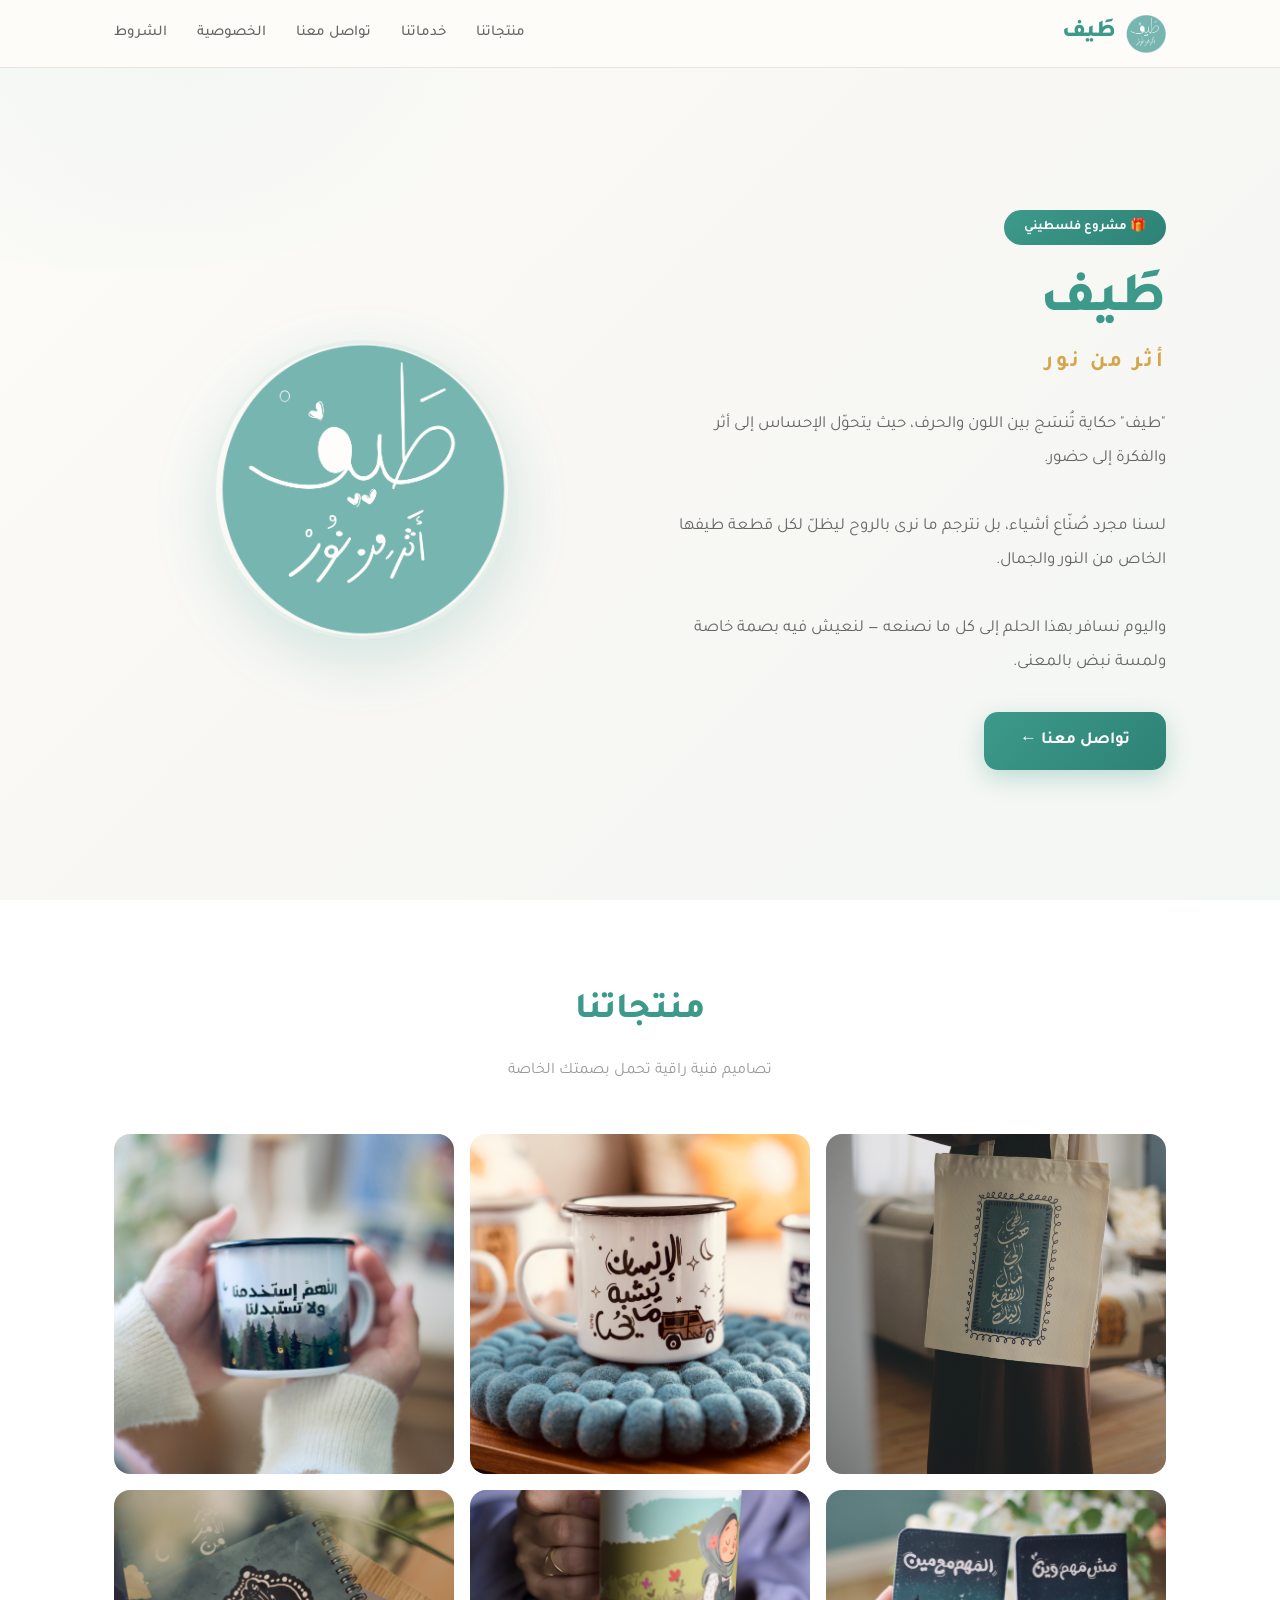
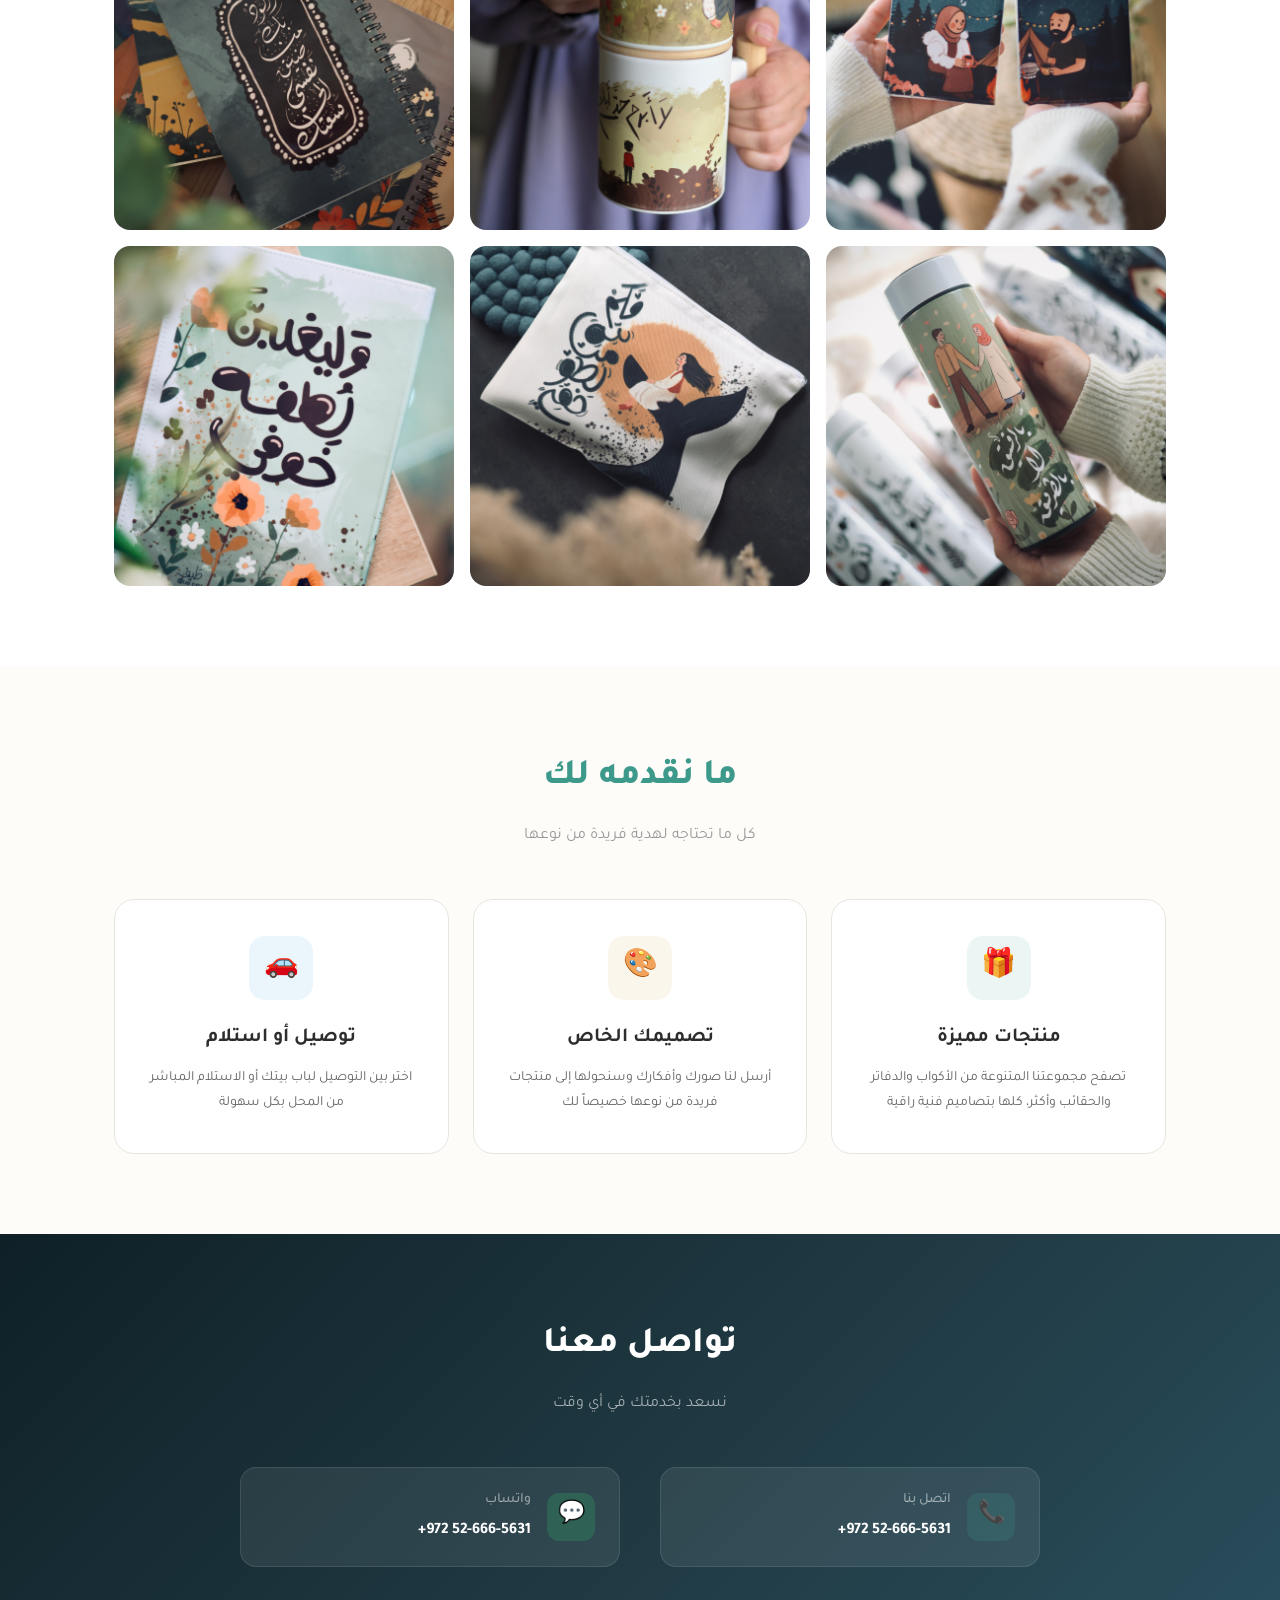
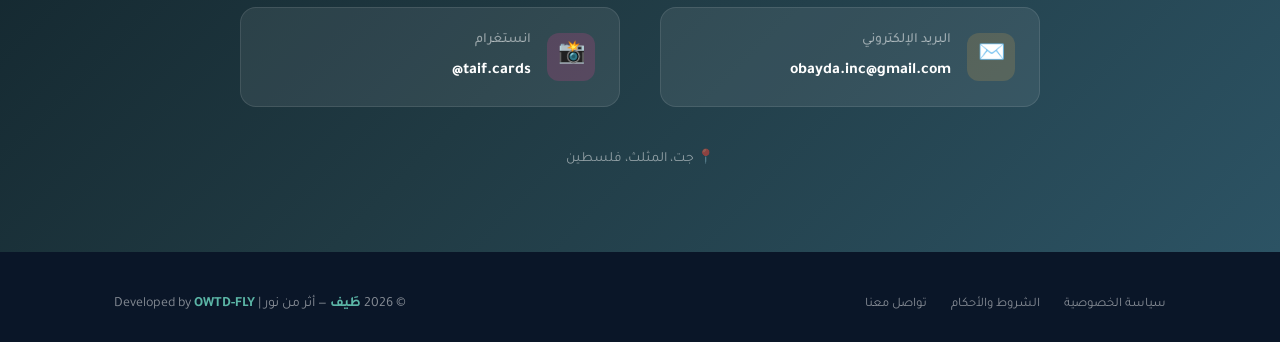
==== index.html @ 451eb0df "Taif landing page with privacy policy and terms Co-authored-by: Cursor <cursoragent@cursor.com>" ====
<!DOCTYPE html>
<html lang="ar" dir="rtl">
<head>
  <meta charset="UTF-8">
  <meta name="viewport" content="width=device-width, initial-scale=1.0">
  <title>طَيف | أثر من نور — هدايا وتصاميم مطبوعة بحب</title>
  <meta name="description" content="طَيف - مشروع فلسطيني متخصص في صناعة الهدايا المطبوعة بتصاميم عربية أصيلة. أكواب، دفاتر، حقائب وتصاميم مخصصة.">
  <link rel="icon" href="assets/logo-main.png" type="image/png">
  <link rel="stylesheet" href="css/style.css">
</head>
<body>

  <!-- ═══════════════ NAVIGATION ═══════════════ -->
  <nav class="navbar">
    <div class="container">
      <a href="/" class="nav-logo">
        <img src="assets/logo-main.png" alt="طَيف">
        <span>طَيف</span>
      </a>
      <ul class="nav-links">
        <li><a href="#gallery">منتجاتنا</a></li>
        <li><a href="#features">خدماتنا</a></li>
        <li><a href="#contact">تواصل معنا</a></li>
        <li><a href="privacy.html">الخصوصية</a></li>
        <li><a href="terms.html">الشروط</a></li>
      </ul>
    </div>
  </nav>

  <!-- ═══════════════ HERO ═══════════════ -->
  <section class="hero">
    <div class="container">
      <div class="hero-content">
        <div class="hero-badge">🎁 مشروع فلسطيني</div>
        <h1 class="hero-title">طَيف</h1>
        <p class="hero-slogan">أثر من نور</p>
        <div class="hero-story">
          "طيف" حكاية تُنسَج بين اللون والحرف، حيث يتحوّل الإحساس إلى أثر والفكرة إلى حضور.
          <br><br>
          لسنا مجرد صُنّاع أشياء، بل نترجم ما نرى بالروح ليظلّ لكل قطعة طيفها الخاص من النور والجمال.
          <br><br>
          واليوم نسافر بهذا الحلم إلى كل ما نصنعه — لنعيش فيه بصمة خاصة ولمسة نبض بالمعنى.
        </div>
        <a href="#contact" class="hero-cta">
          تواصل معنا ←
        </a>
      </div>
      <div class="hero-visual">
        <img src="assets/logo-main.png" alt="طَيف - أثر من نور" class="hero-logo">
      </div>
    </div>
  </section>

  <!-- ═══════════════ GALLERY ═══════════════ -->
  <section class="gallery" id="gallery">
    <div class="container">
      <h2 class="section-title">منتجاتنا</h2>
      <p class="section-subtitle">تصاميم فنية راقية تحمل بصمتك الخاصة</p>
      <div class="gallery-grid">
        <div class="gallery-item"><img src="assets/gallery/IMG_2278.JPG" alt="منتج طَيف" loading="lazy"></div>
        <div class="gallery-item"><img src="assets/gallery/IMG_2313.JPG" alt="منتج طَيف" loading="lazy"></div>
        <div class="gallery-item"><img src="assets/gallery/IMG_2593.JPG" alt="منتج طَيف" loading="lazy"></div>
        <div class="gallery-item"><img src="assets/gallery/IMG_2594.JPG" alt="منتج طَيف" loading="lazy"></div>
        <div class="gallery-item"><img src="assets/gallery/IMG_2706.JPG" alt="منتج طَيف" loading="lazy"></div>
        <div class="gallery-item"><img src="assets/gallery/IMG_2806.JPG" alt="منتج طَيف" loading="lazy"></div>
        <div class="gallery-item"><img src="assets/gallery/IMG_3594.JPG" alt="منتج طَيف" loading="lazy"></div>
        <div class="gallery-item"><img src="assets/gallery/IMG_3757.JPG" alt="منتج طَيف" loading="lazy"></div>
        <div class="gallery-item"><img src="assets/gallery/IMG_6674.JPG" alt="منتج طَيف" loading="lazy"></div>
      </div>
    </div>
  </section>

  <!-- ═══════════════ FEATURES ═══════════════ -->
  <section class="features" id="features">
    <div class="container">
      <h2 class="section-title">ما نقدمه لك</h2>
      <p class="section-subtitle">كل ما تحتاجه لهدية فريدة من نوعها</p>
      <div class="features-grid">
        <div class="feature-card">
          <div class="feature-icon teal">🎁</div>
          <h3>منتجات مميزة</h3>
          <p>تصفح مجموعتنا المتنوعة من الأكواب والدفاتر والحقائب وأكثر، كلها بتصاميم فنية راقية</p>
        </div>
        <div class="feature-card">
          <div class="feature-icon gold">🎨</div>
          <h3>تصميمك الخاص</h3>
          <p>أرسل لنا صورك وأفكارك وسنحولها إلى منتجات فريدة من نوعها خصيصاً لك</p>
        </div>
        <div class="feature-card">
          <div class="feature-icon blue">🚗</div>
          <h3>توصيل أو استلام</h3>
          <p>اختر بين التوصيل لباب بيتك أو الاستلام المباشر من المحل بكل سهولة</p>
        </div>
      </div>
    </div>
  </section>

  <!-- ═══════════════ CONTACT ═══════════════ -->
  <section class="contact" id="contact">
    <div class="container">
      <h2 class="section-title">تواصل معنا</h2>
      <p class="section-subtitle">نسعد بخدمتك في أي وقت</p>
      <div class="contact-grid">
        <a href="tel:+972526665631" class="contact-item">
          <div class="contact-icon teal">📞</div>
          <div class="contact-info">
            <h4>اتصل بنا</h4>
            <p>+972 52-666-5631</p>
          </div>
        </a>
        <a href="https://wa.me/972526665631" target="_blank" class="contact-item">
          <div class="contact-icon green">💬</div>
          <div class="contact-info">
            <h4>واتساب</h4>
            <p>+972 52-666-5631</p>
          </div>
        </a>
        <a href="mailto:obayda.inc@gmail.com" class="contact-item">
          <div class="contact-icon gold">✉️</div>
          <div class="contact-info">
            <h4>البريد الإلكتروني</h4>
            <p>obayda.inc@gmail.com</p>
          </div>
        </a>
        <a href="https://www.instagram.com/taif.cards" target="_blank" class="contact-item">
          <div class="contact-icon pink">📸</div>
          <div class="contact-info">
            <h4>انستغرام</h4>
            <p>@taif.cards</p>
          </div>
        </a>
      </div>
      <div style="text-align: center; margin-top: 40px; color: rgba(255,255,255,0.5); font-size: 14px;">
        📍 جت، المثلث، فلسطين
      </div>
    </div>
  </section>

  <!-- ═══════════════ FOOTER ═══════════════ -->
  <footer class="footer">
    <div class="container">
      <div class="footer-links">
        <a href="privacy.html">سياسة الخصوصية</a>
        <a href="terms.html">الشروط والأحكام</a>
        <a href="#contact">تواصل معنا</a>
      </div>
      <div class="footer-brand">
        © 2026 <span>طَيف</span> — أثر من نور | Developed by <span>OWTD-FLY</span>
      </div>
    </div>
  </footer>

</body>
</html>
---- css/style.css ----
/* ═══════════════════════════════════════════════════════════
   Taif - طَيف | Landing Page Styles
   Colors: Primary Teal #3D9A8B, Golden #D4A54B, Cream #FDFCF9
   ═══════════════════════════════════════════════════════════ */

@import url('https://fonts.googleapis.com/css2?family=Tajawal:wght@400;500;700;800&display=swap');

:root {
  --primary: #3D9A8B;
  --primary-dark: #2D8275;
  --primary-light: #5BB5A6;
  --golden: #D4A54B;
  --golden-light: #E8C97D;
  --cream: #FDFCF9;
  --warm: #F8F7F4;
  --text-primary: #2D2D2D;
  --text-secondary: #666666;
  --text-muted: #999999;
  --white: #FFFFFF;
  --border: #E8E5E0;
}

* {
  margin: 0;
  padding: 0;
  box-sizing: border-box;
}

html {
  scroll-behavior: smooth;
}

body {
  font-family: 'Tajawal', sans-serif;
  direction: rtl;
  text-align: right;
  background-color: var(--cream);
  color: var(--text-primary);
  line-height: 1.8;
  overflow-x: hidden;
}

a {
  text-decoration: none;
  color: inherit;
}

/* ═══════════════════════════════════════════
   NAVIGATION
   ═══════════════════════════════════════════ */

.navbar {
  position: fixed;
  top: 0;
  left: 0;
  right: 0;
  z-index: 100;
  background: rgba(253, 252, 249, 0.95);
  backdrop-filter: blur(10px);
  border-bottom: 1px solid var(--border);
  padding: 12px 0;
  transition: all 0.3s ease;
}

.navbar .container {
  display: flex;
  align-items: center;
  justify-content: space-between;
}

.nav-logo {
  display: flex;
  align-items: center;
  gap: 10px;
}

.nav-logo img {
  width: 40px;
  height: 40px;
  border-radius: 10px;
}

.nav-logo span {
  font-size: 24px;
  font-weight: 800;
  color: var(--primary);
}

.nav-links {
  display: flex;
  gap: 30px;
  list-style: none;
}

.nav-links a {
  font-size: 15px;
  font-weight: 500;
  color: var(--text-secondary);
  transition: color 0.3s;
}

.nav-links a:hover {
  color: var(--primary);
}

/* ═══════════════════════════════════════════
   CONTAINER
   ═══════════════════════════════════════════ */

.container {
  max-width: 1100px;
  margin: 0 auto;
  padding: 0 24px;
}

/* ═══════════════════════════════════════════
   HERO
   ═══════════════════════════════════════════ */

.hero {
  min-height: 100vh;
  display: flex;
  align-items: center;
  padding-top: 80px;
  background: linear-gradient(135deg, var(--cream) 0%, var(--warm) 50%, rgba(61, 154, 139, 0.05) 100%);
  position: relative;
  overflow: hidden;
}

.hero::before {
  content: '';
  position: absolute;
  top: -50%;
  left: -30%;
  width: 80%;
  height: 80%;
  background: radial-gradient(circle, rgba(61, 154, 139, 0.06) 0%, transparent 70%);
  border-radius: 50%;
}

.hero .container {
  display: grid;
  grid-template-columns: 1fr 1fr;
  gap: 60px;
  align-items: center;
}

.hero-content {
  position: relative;
  z-index: 2;
}

.hero-badge {
  display: inline-block;
  background: linear-gradient(135deg, var(--primary), var(--primary-dark));
  color: white;
  padding: 6px 20px;
  border-radius: 20px;
  font-size: 13px;
  font-weight: 700;
  margin-bottom: 24px;
}

.hero-title {
  font-size: 56px;
  font-weight: 800;
  color: var(--primary);
  line-height: 1.2;
  margin-bottom: 8px;
}

.hero-slogan {
  font-size: 22px;
  font-weight: 700;
  color: var(--golden);
  margin-bottom: 24px;
  letter-spacing: 3px;
}

.hero-story {
  font-size: 17px;
  color: var(--text-secondary);
  line-height: 2;
  margin-bottom: 32px;
  max-width: 500px;
}

.hero-cta {
  display: inline-flex;
  align-items: center;
  gap: 10px;
  background: linear-gradient(135deg, var(--primary), var(--primary-dark));
  color: white;
  padding: 14px 36px;
  border-radius: 14px;
  font-size: 17px;
  font-weight: 700;
  transition: transform 0.3s, box-shadow 0.3s;
  box-shadow: 0 8px 25px rgba(61, 154, 139, 0.3);
}

.hero-cta:hover {
  transform: translateY(-2px);
  box-shadow: 0 12px 35px rgba(61, 154, 139, 0.4);
}

.hero-visual {
  position: relative;
  display: flex;
  justify-content: center;
}

.hero-logo {
  width: 300px;
  height: 300px;
  border-radius: 50%;
  object-fit: cover;
  box-shadow: 0 20px 60px rgba(61, 154, 139, 0.2);
  border: 4px solid rgba(61, 154, 139, 0.1);
}

/* ═══════════════════════════════════════════
   GALLERY
   ═══════════════════════════════════════════ */

.gallery {
  padding: 80px 0;
  background: var(--white);
}

.section-title {
  text-align: center;
  font-size: 36px;
  font-weight: 800;
  color: var(--primary);
  margin-bottom: 12px;
}

.section-subtitle {
  text-align: center;
  font-size: 16px;
  color: var(--text-muted);
  margin-bottom: 48px;
}

.gallery-grid {
  display: grid;
  grid-template-columns: repeat(auto-fill, minmax(280px, 1fr));
  gap: 16px;
}

.gallery-item {
  border-radius: 16px;
  overflow: hidden;
  aspect-ratio: 1;
  position: relative;
}

.gallery-item img {
  width: 100%;
  height: 100%;
  object-fit: cover;
  transition: transform 0.4s ease;
}

.gallery-item:hover img {
  transform: scale(1.05);
}

/* ═══════════════════════════════════════════
   FEATURES
   ═══════════════════════════════════════════ */

.features {
  padding: 80px 0;
  background: var(--cream);
}

.features-grid {
  display: grid;
  grid-template-columns: repeat(3, 1fr);
  gap: 24px;
}

.feature-card {
  background: var(--white);
  border-radius: 20px;
  padding: 36px 28px;
  text-align: center;
  border: 1px solid var(--border);
  transition: transform 0.3s, box-shadow 0.3s;
}

.feature-card:hover {
  transform: translateY(-4px);
  box-shadow: 0 12px 40px rgba(0, 0, 0, 0.06);
}

.feature-icon {
  width: 64px;
  height: 64px;
  border-radius: 16px;
  display: flex;
  align-items: center;
  justify-content: center;
  margin: 0 auto 20px;
  font-size: 28px;
}

.feature-icon.teal {
  background: rgba(61, 154, 139, 0.1);
}

.feature-icon.gold {
  background: rgba(212, 165, 75, 0.1);
}

.feature-icon.blue {
  background: rgba(52, 152, 219, 0.1);
}

.feature-card h3 {
  font-size: 20px;
  font-weight: 700;
  color: var(--text-primary);
  margin-bottom: 10px;
}

.feature-card p {
  font-size: 14px;
  color: var(--text-secondary);
  line-height: 1.8;
}

/* ═══════════════════════════════════════════
   CONTACT
   ═══════════════════════════════════════════ */

.contact {
  padding: 80px 0;
  background: linear-gradient(135deg, #0f2027, #203a43, #2c5364);
  color: white;
}

.contact .section-title {
  color: white;
}

.contact .section-subtitle {
  color: rgba(255, 255, 255, 0.6);
}

.contact-grid {
  display: grid;
  grid-template-columns: repeat(2, 1fr);
  gap: 40px;
  max-width: 800px;
  margin: 0 auto;
}

.contact-item {
  display: flex;
  align-items: center;
  gap: 16px;
  padding: 20px 24px;
  background: rgba(255, 255, 255, 0.08);
  border-radius: 16px;
  border: 1px solid rgba(255, 255, 255, 0.1);
  transition: background 0.3s;
}

.contact-item:hover {
  background: rgba(255, 255, 255, 0.12);
}

.contact-icon {
  width: 48px;
  height: 48px;
  border-radius: 12px;
  display: flex;
  align-items: center;
  justify-content: center;
  font-size: 22px;
  flex-shrink: 0;
}

.contact-icon.teal { background: rgba(61, 154, 139, 0.2); }
.contact-icon.gold { background: rgba(212, 165, 75, 0.2); }
.contact-icon.green { background: rgba(46, 204, 113, 0.2); }
.contact-icon.pink { background: rgba(232, 67, 147, 0.2); }

.contact-info h4 {
  font-size: 14px;
  color: rgba(255, 255, 255, 0.5);
  font-weight: 500;
  margin-bottom: 4px;
}

.contact-info p {
  font-size: 16px;
  font-weight: 600;
  direction: ltr;
  text-align: right;
}

/* ═══════════════════════════════════════════
   FOOTER
   ═══════════════════════════════════════════ */

.footer {
  background: #0a1628;
  padding: 40px 0 24px;
  color: rgba(255, 255, 255, 0.5);
}

.footer .container {
  display: flex;
  justify-content: space-between;
  align-items: center;
}

.footer-links {
  display: flex;
  gap: 24px;
}

.footer-links a {
  font-size: 13px;
  color: rgba(255, 255, 255, 0.5);
  transition: color 0.3s;
}

.footer-links a:hover {
  color: var(--primary-light);
}

.footer-brand {
  font-size: 14px;
}

.footer-brand span {
  color: var(--primary-light);
  font-weight: 700;
}

/* ═══════════════════════════════════════════
   LEGAL PAGES
   ═══════════════════════════════════════════ */

.legal-page {
  padding: 120px 0 80px;
  min-height: 100vh;
}

.legal-page h1 {
  font-size: 36px;
  font-weight: 800;
  color: var(--primary);
  margin-bottom: 8px;
}

.legal-page .last-updated {
  font-size: 14px;
  color: var(--text-muted);
  margin-bottom: 40px;
}

.legal-content {
  max-width: 800px;
  background: var(--white);
  border-radius: 20px;
  padding: 40px;
  border: 1px solid var(--border);
  line-height: 2.2;
  font-size: 15px;
  color: var(--text-secondary);
  white-space: pre-line;
}

.legal-tabs {
  display: flex;
  gap: 12px;
  margin-bottom: 32px;
}

.legal-tab {
  padding: 10px 24px;
  border-radius: 10px;
  font-size: 14px;
  font-weight: 600;
  cursor: pointer;
  border: 1px solid var(--border);
  background: var(--white);
  color: var(--text-secondary);
  transition: all 0.3s;
}

.legal-tab.active {
  background: var(--primary);
  color: white;
  border-color: var(--primary);
}

/* ═══════════════════════════════════════════
   RESPONSIVE
   ═══════════════════════════════════════════ */

@media (max-width: 768px) {
  .hero .container {
    grid-template-columns: 1fr;
    text-align: center;
    gap: 40px;
  }

  .hero-title { font-size: 40px; }
  .hero-story { margin: 0 auto 32px; }
  .hero-logo { width: 200px; height: 200px; }
  .hero-visual { order: -1; }

  .features-grid { grid-template-columns: 1fr; }
  .contact-grid { grid-template-columns: 1fr; }
  .gallery-grid { grid-template-columns: repeat(2, 1fr); }

  .nav-links { display: none; }
  
  .footer .container {
    flex-direction: column;
    gap: 16px;
    text-align: center;
  }

  .legal-content { padding: 24px; }
  .legal-tabs { flex-wrap: wrap; }
}
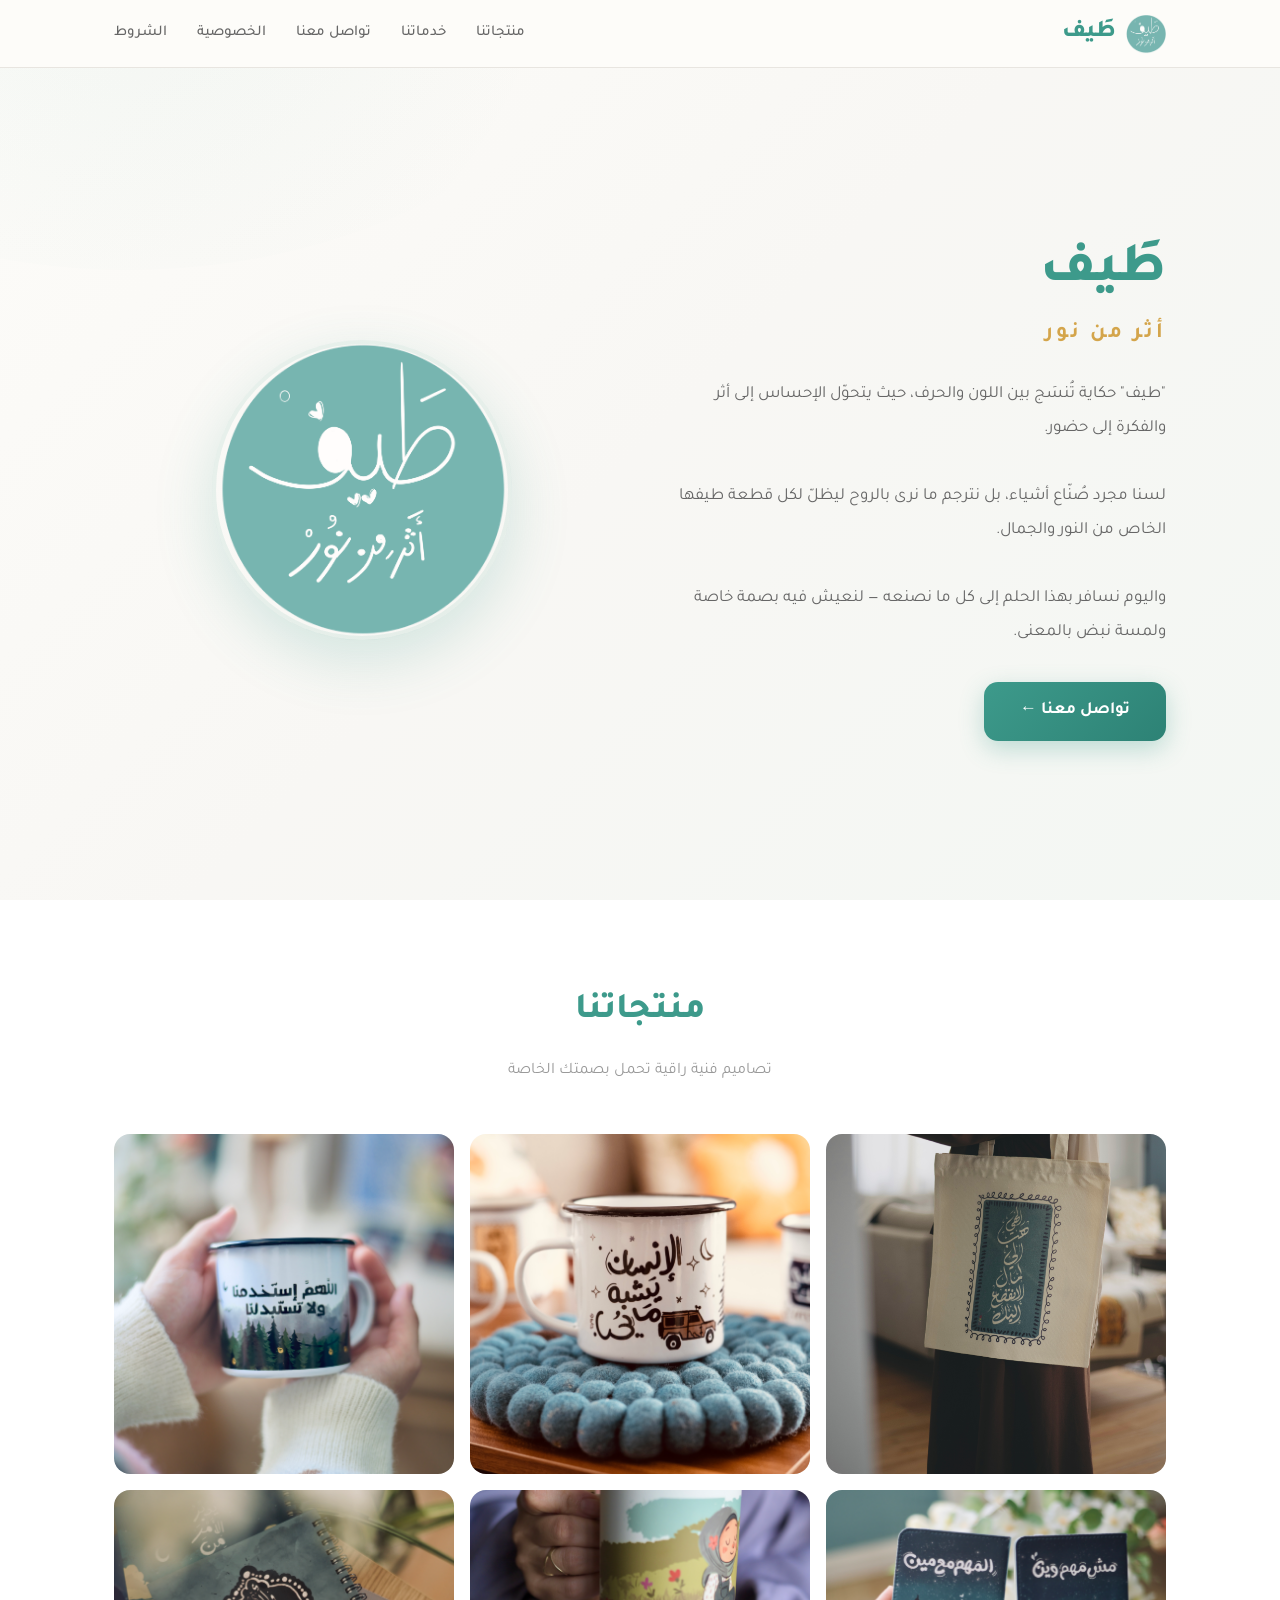
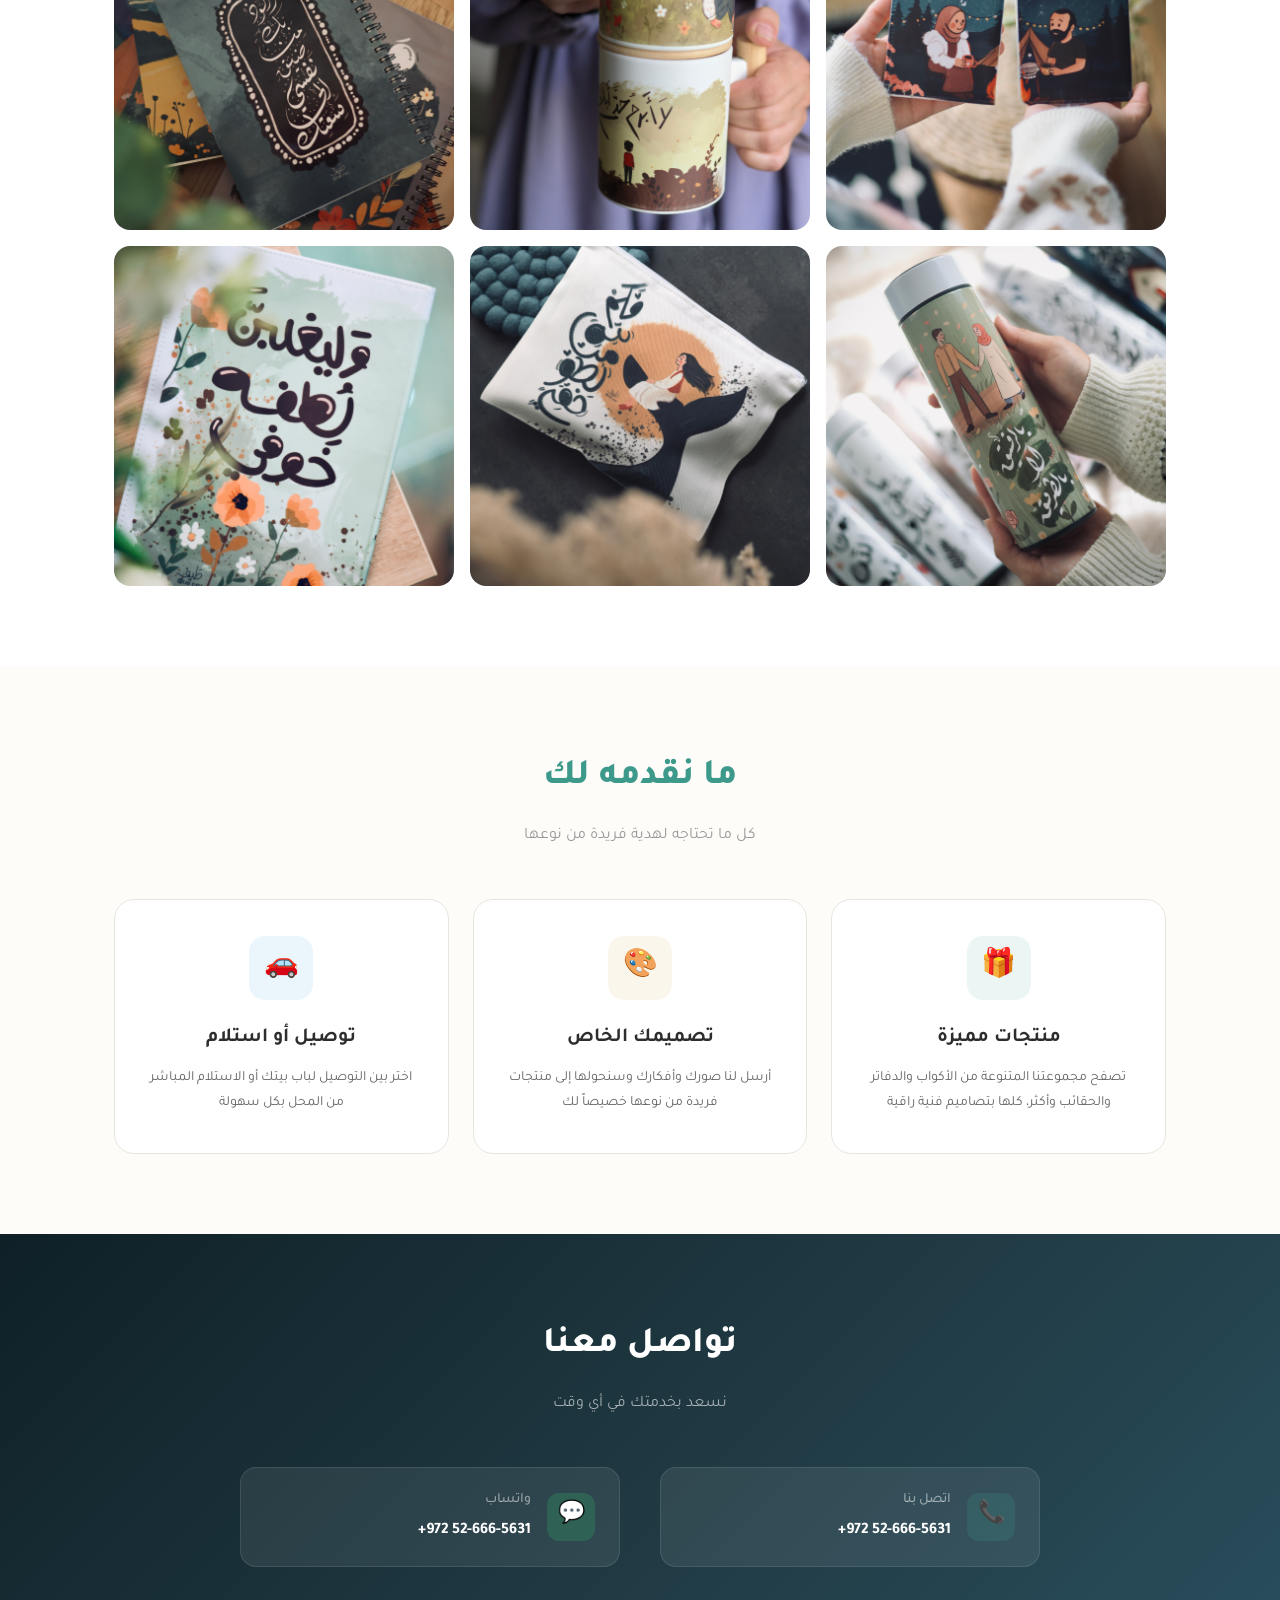
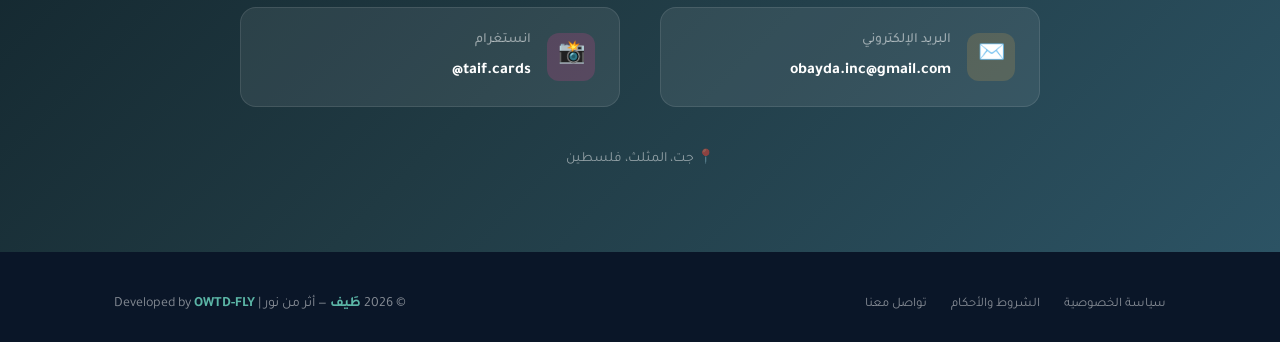
==== commit dd02916a: "Remove badge from hero section Co-authored-by: Cursor <cursoragent@cursor.com>" ====
--- a/index.html
+++ b/index.html
@@ -13,7 +13,7 @@
   <!-- ═══════════════ NAVIGATION ═══════════════ -->
   <nav class="navbar">
     <div class="container">
-      <a href="/" class="nav-logo">
+      <a href="./" class="nav-logo">
         <img src="assets/logo-main.png" alt="طَيف">
         <span>طَيف</span>
       </a>
@@ -31,7 +31,6 @@
   <section class="hero">
     <div class="container">
       <div class="hero-content">
-        <div class="hero-badge">🎁 مشروع فلسطيني</div>
         <h1 class="hero-title">طَيف</h1>
         <p class="hero-slogan">أثر من نور</p>
         <div class="hero-story">
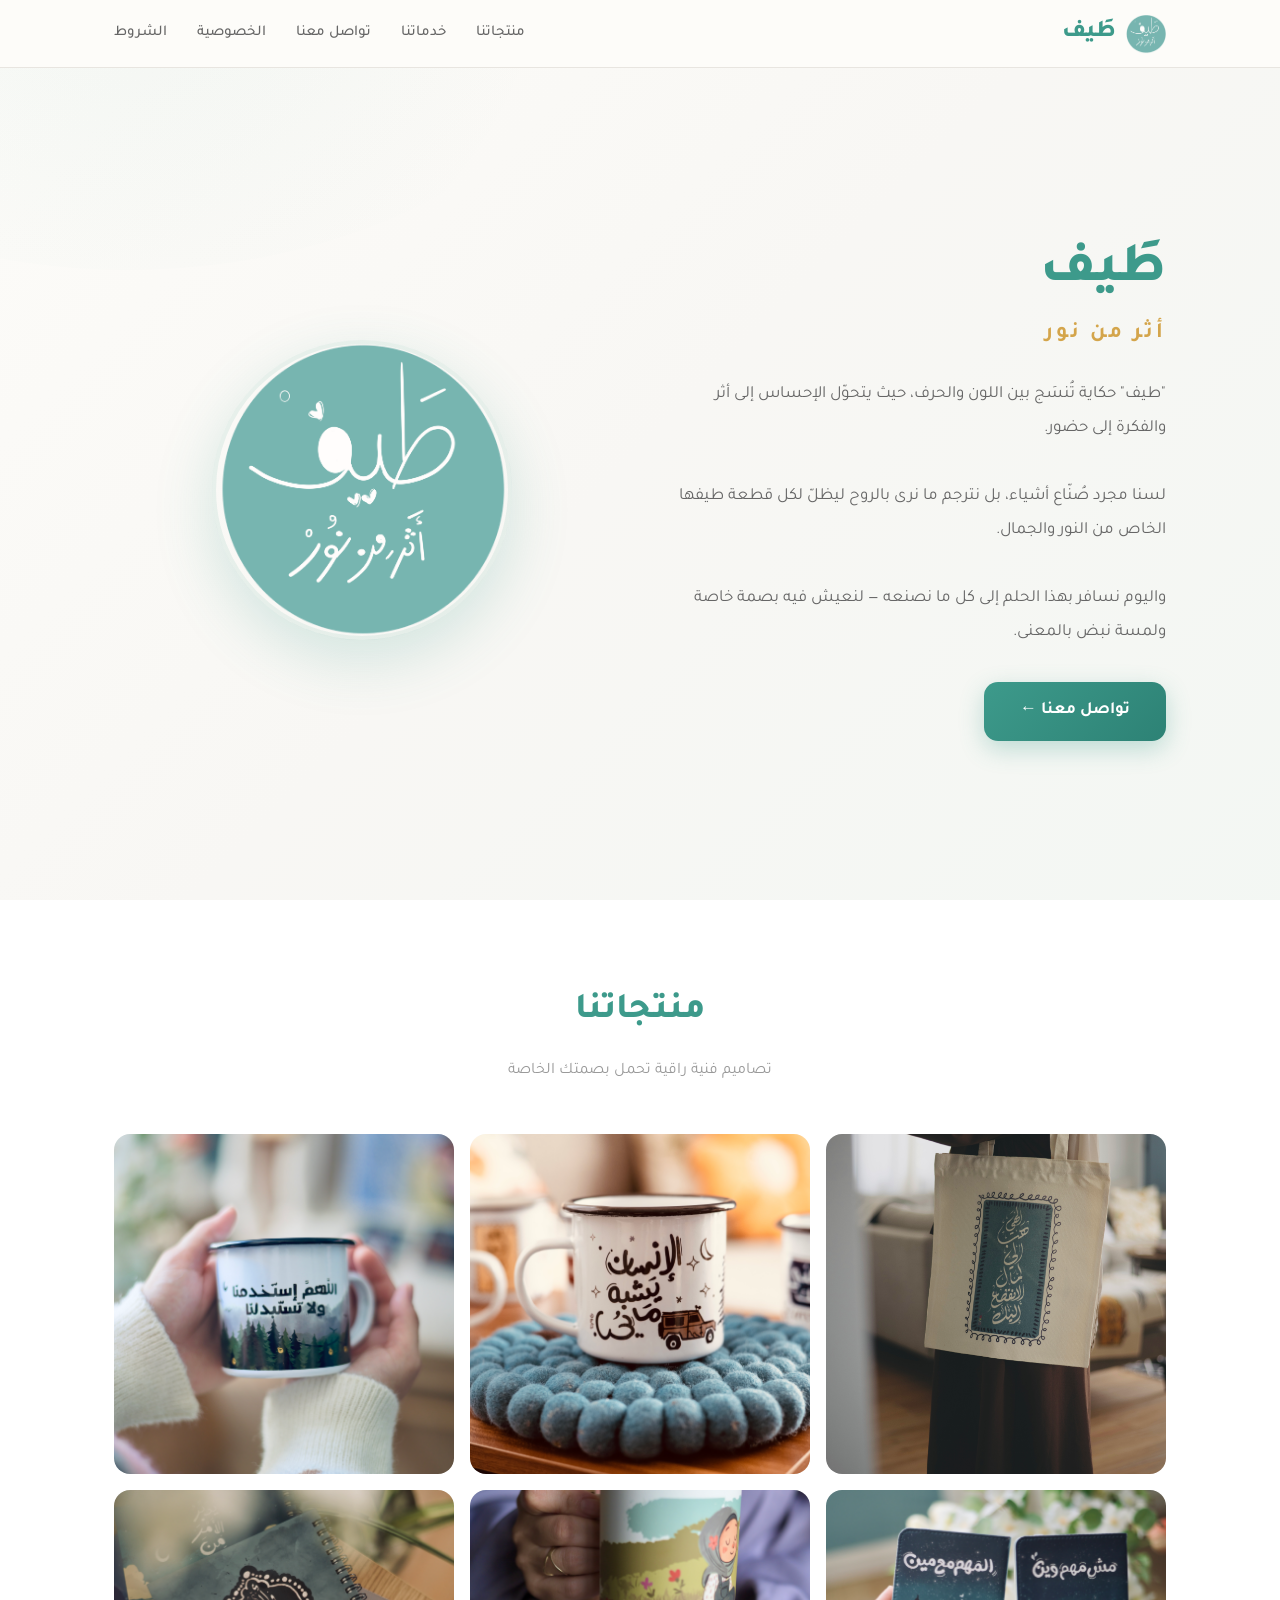
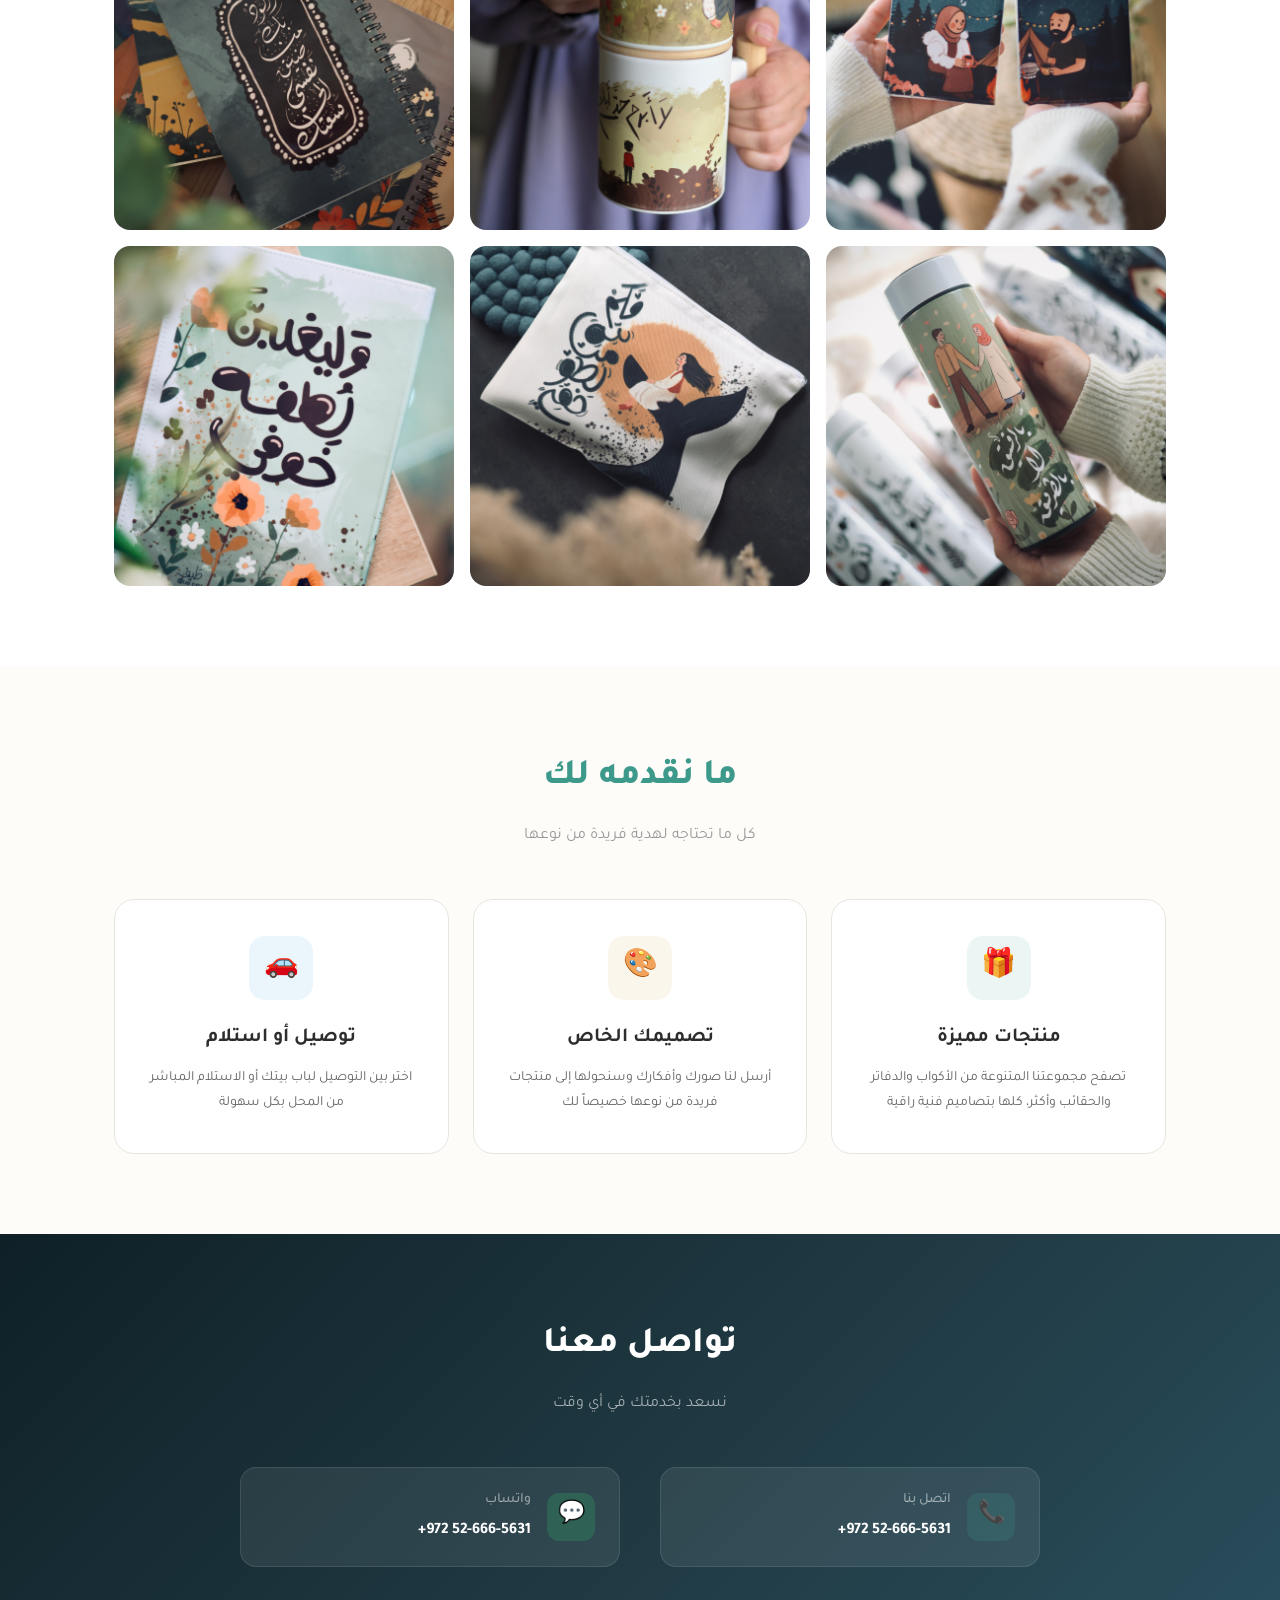
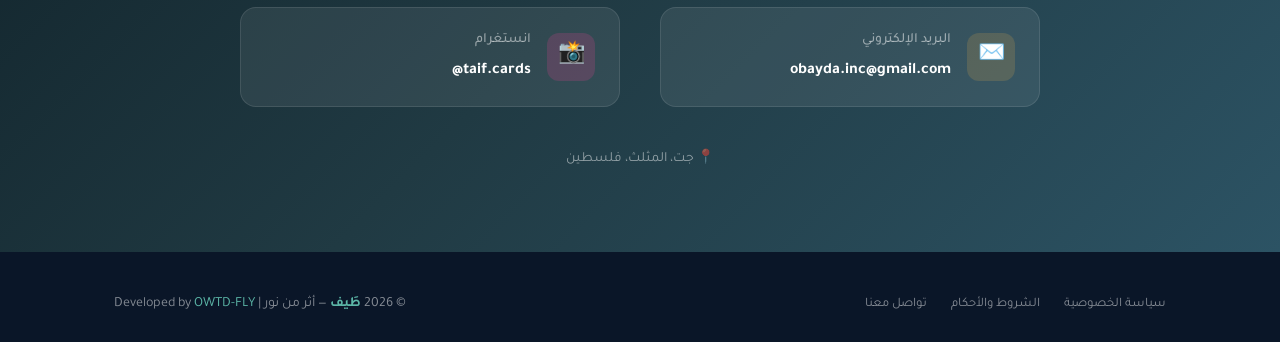
==== commit f59a845d: "Link 'Developed by OWTD-FLY' to business website in all pages Co-authored-by: Cursor <cursoragent@cu" ====
--- a/index.html
+++ b/index.html
@@ -144,7 +144,7 @@
         <a href="#contact">تواصل معنا</a>
       </div>
       <div class="footer-brand">
-        © 2026 <span>طَيف</span> — أثر من نور | Developed by <span>OWTD-FLY</span>
+        © 2026 <span>طَيف</span> — أثر من نور | Developed by <a href="https://osaidwtd.github.io/owtd-fly-site/" target="_blank" style="color: #5BB5A6; text-decoration: none;">OWTD-FLY</a>
       </div>
     </div>
   </footer>
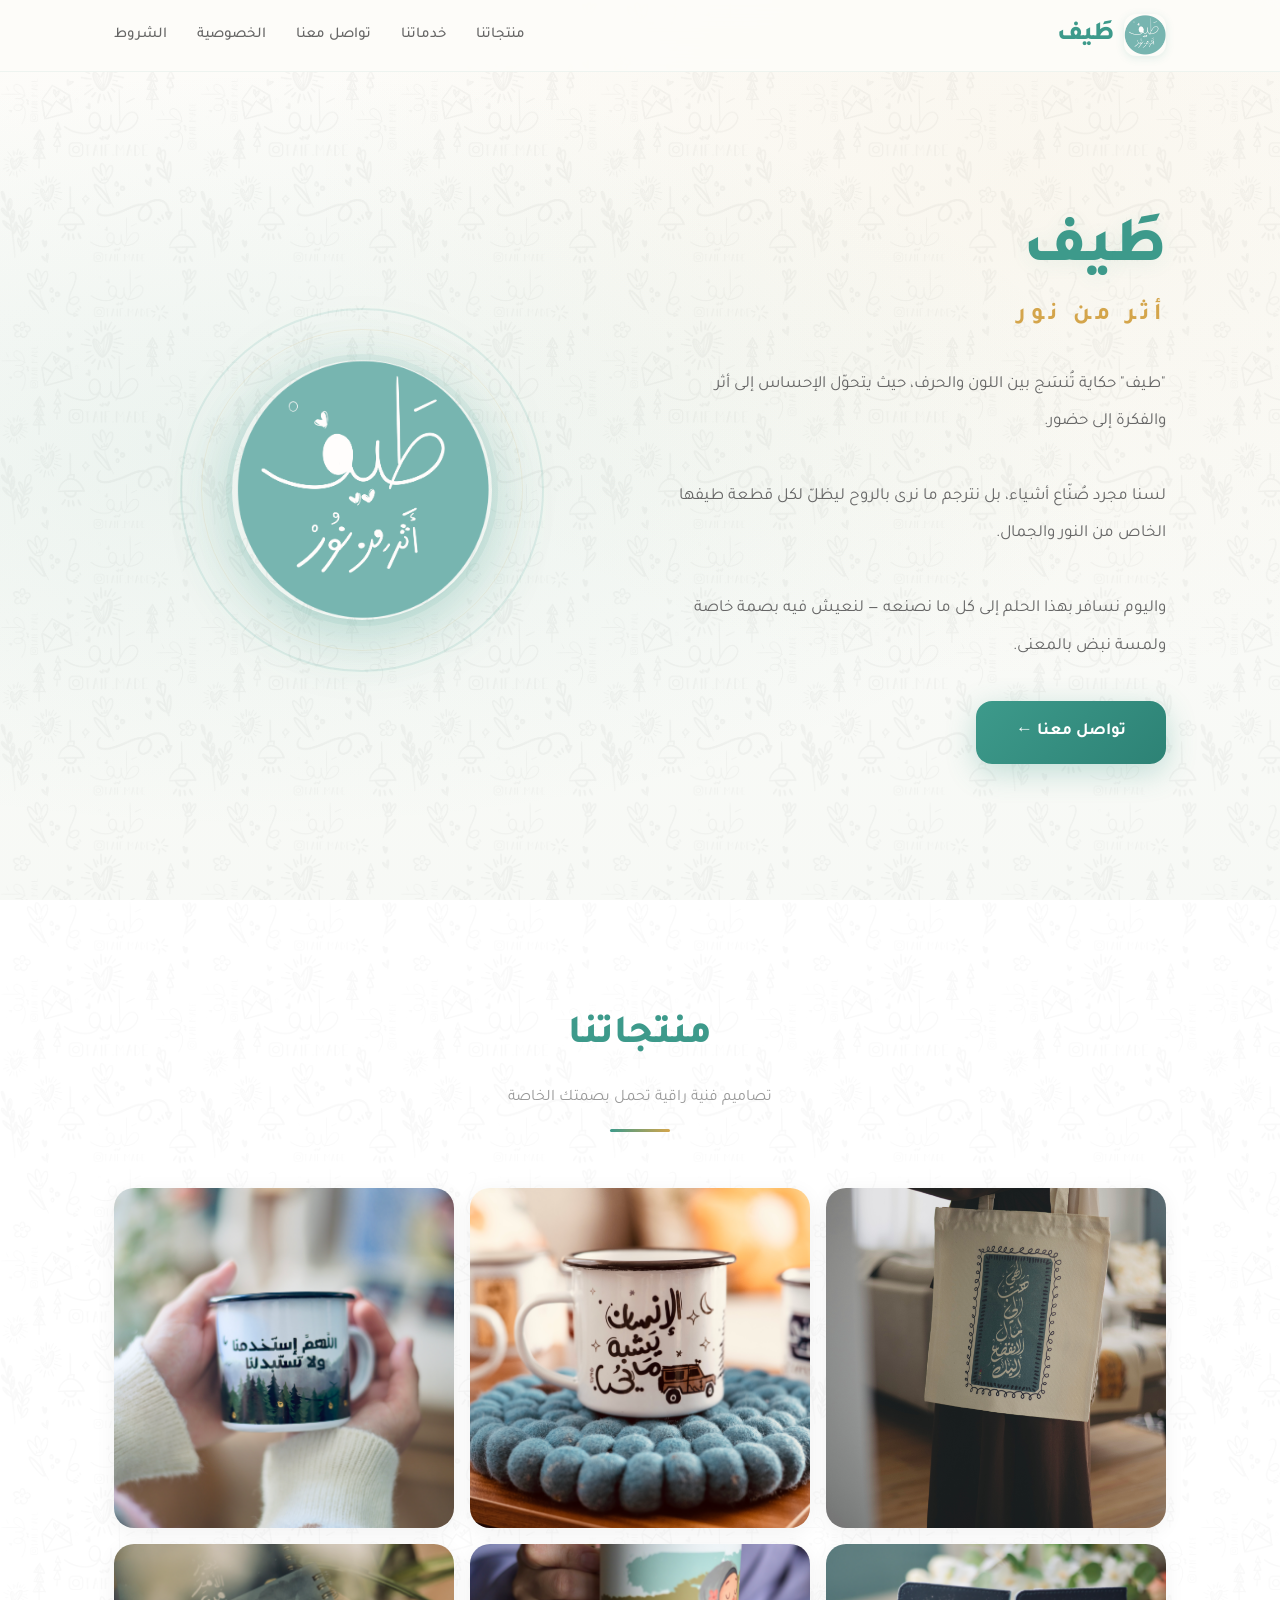
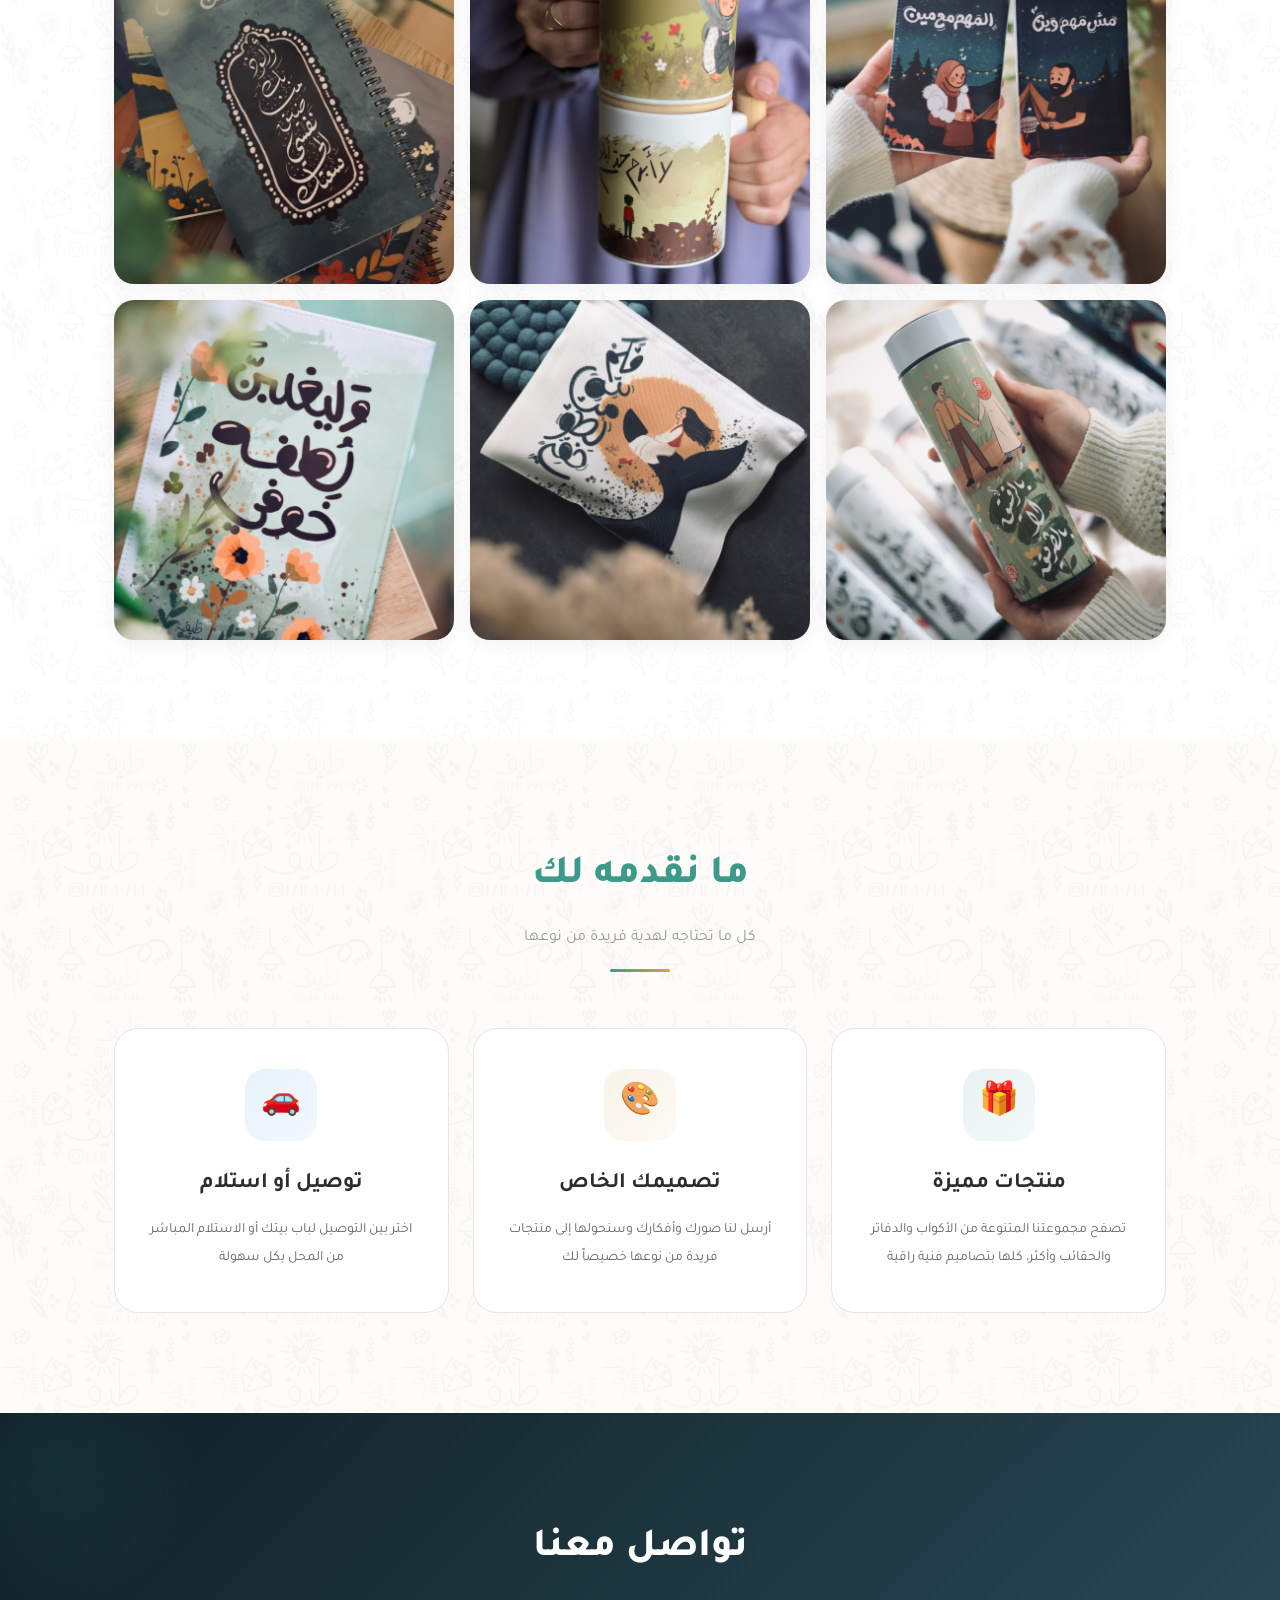
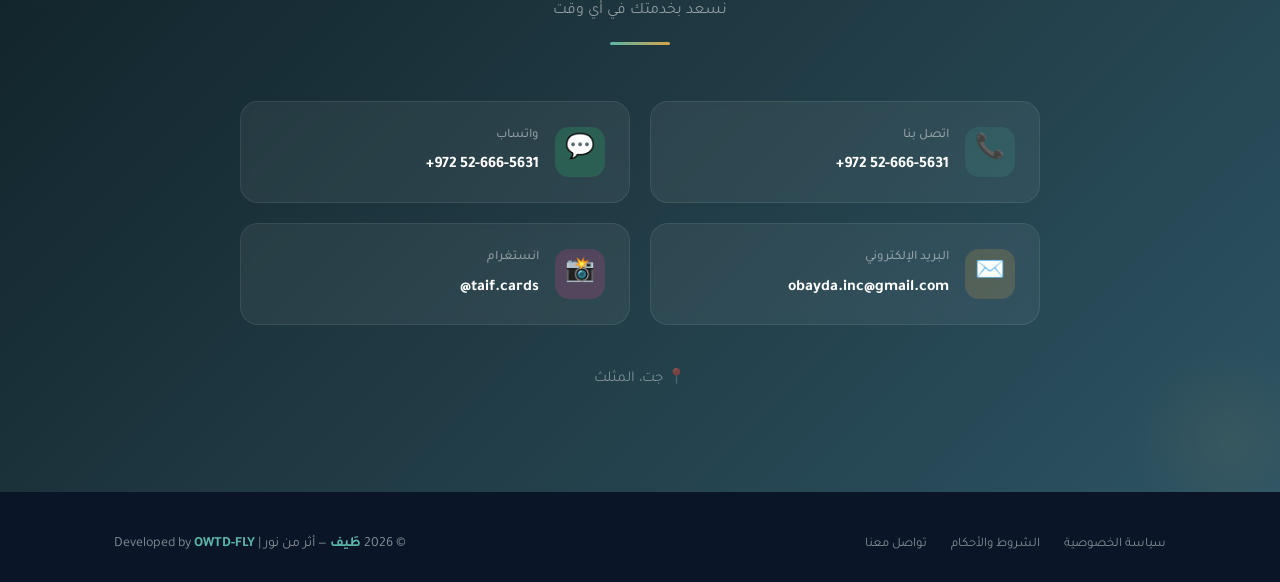
==== commit e40d65c9: "Redesign website with Taif wrapper pattern and premium effects - Added Taif wrapper-pattern.png as s" ====
--- a/index.html
+++ b/index.html
@@ -53,8 +53,11 @@
   <!-- ═══════════════ GALLERY ═══════════════ -->
   <section class="gallery" id="gallery">
     <div class="container">
-      <h2 class="section-title">منتجاتنا</h2>
-      <p class="section-subtitle">تصاميم فنية راقية تحمل بصمتك الخاصة</p>
+      <div class="section-header">
+        <h2 class="section-title">منتجاتنا</h2>
+        <p class="section-subtitle">تصاميم فنية راقية تحمل بصمتك الخاصة</p>
+        <span class="section-line"></span>
+      </div>
       <div class="gallery-grid">
         <div class="gallery-item"><img src="assets/gallery/IMG_2278.JPG" alt="منتج طَيف" loading="lazy"></div>
         <div class="gallery-item"><img src="assets/gallery/IMG_2313.JPG" alt="منتج طَيف" loading="lazy"></div>
@@ -72,8 +75,11 @@
   <!-- ═══════════════ FEATURES ═══════════════ -->
   <section class="features" id="features">
     <div class="container">
-      <h2 class="section-title">ما نقدمه لك</h2>
-      <p class="section-subtitle">كل ما تحتاجه لهدية فريدة من نوعها</p>
+      <div class="section-header">
+        <h2 class="section-title">ما نقدمه لك</h2>
+        <p class="section-subtitle">كل ما تحتاجه لهدية فريدة من نوعها</p>
+        <span class="section-line"></span>
+      </div>
       <div class="features-grid">
         <div class="feature-card">
           <div class="feature-icon teal">🎁</div>
@@ -97,8 +103,11 @@
   <!-- ═══════════════ CONTACT ═══════════════ -->
   <section class="contact" id="contact">
     <div class="container">
-      <h2 class="section-title">تواصل معنا</h2>
-      <p class="section-subtitle">نسعد بخدمتك في أي وقت</p>
+      <div class="section-header">
+        <h2 class="section-title">تواصل معنا</h2>
+        <p class="section-subtitle">نسعد بخدمتك في أي وقت</p>
+        <span class="section-line"></span>
+      </div>
       <div class="contact-grid">
         <a href="tel:+972526665631" class="contact-item">
           <div class="contact-icon teal">📞</div>
@@ -129,9 +138,7 @@
           </div>
         </a>
       </div>
-      <div style="text-align: center; margin-top: 40px; color: rgba(255,255,255,0.5); font-size: 14px;">
-        📍 جت، المثلث، فلسطين
-      </div>
+      <p class="location-text">📍 جت، المثلث</p>
     </div>
   </section>
 
@@ -144,7 +151,7 @@
         <a href="#contact">تواصل معنا</a>
       </div>
       <div class="footer-brand">
-        © 2026 <span>طَيف</span> — أثر من نور | Developed by <a href="https://osaidwtd.github.io/owtd-fly-site/" target="_blank" style="color: #5BB5A6; text-decoration: none;">OWTD-FLY</a>
+        © 2026 <span>طَيف</span> — أثر من نور | Developed by <span>OWTD-FLY</span>
       </div>
     </div>
   </footer>
--- a/css/style.css
+++ b/css/style.css
@@ -55,9 +55,10 @@
   left: 0;
   right: 0;
   z-index: 100;
-  background: rgba(253, 252, 249, 0.95);
-  backdrop-filter: blur(10px);
-  border-bottom: 1px solid var(--border);
+  background: rgba(253, 252, 249, 0.92);
+  backdrop-filter: blur(16px);
+  -webkit-backdrop-filter: blur(16px);
+  border-bottom: 1px solid rgba(61, 154, 139, 0.08);
   padding: 12px 0;
   transition: all 0.3s ease;
 }
@@ -75,13 +76,14 @@
 }
 
 .nav-logo img {
-  width: 40px;
-  height: 40px;
-  border-radius: 10px;
+  width: 42px;
+  height: 42px;
+  border-radius: 12px;
+  box-shadow: 0 2px 8px rgba(61, 154, 139, 0.15);
 }
 
 .nav-logo span {
-  font-size: 24px;
+  font-size: 26px;
   font-weight: 800;
   color: var(--primary);
 }
@@ -97,10 +99,27 @@
   font-weight: 500;
   color: var(--text-secondary);
   transition: color 0.3s;
+  position: relative;
 }
 
 .nav-links a:hover {
   color: var(--primary);
+}
+
+.nav-links a::after {
+  content: '';
+  position: absolute;
+  bottom: -4px;
+  right: 0;
+  width: 0;
+  height: 2px;
+  background: var(--golden);
+  border-radius: 1px;
+  transition: width 0.3s ease;
+}
+
+.nav-links a:hover::after {
+  width: 100%;
 }
 
 /* ═══════════════════════════════════════════
@@ -122,20 +141,33 @@
   display: flex;
   align-items: center;
   padding-top: 80px;
-  background: linear-gradient(135deg, var(--cream) 0%, var(--warm) 50%, rgba(61, 154, 139, 0.05) 100%);
   position: relative;
   overflow: hidden;
-}
-
+  background: var(--cream);
+}
+
+/* Wrapper pattern background */
 .hero::before {
   content: '';
   position: absolute;
-  top: -50%;
-  left: -30%;
-  width: 80%;
-  height: 80%;
-  background: radial-gradient(circle, rgba(61, 154, 139, 0.06) 0%, transparent 70%);
-  border-radius: 50%;
+  inset: 0;
+  background-image: url('../assets/wrapper-pattern.png');
+  background-repeat: repeat;
+  background-size: 200px;
+  opacity: 0.04;
+  z-index: 0;
+}
+
+/* Teal gradient overlay */
+.hero::after {
+  content: '';
+  position: absolute;
+  inset: 0;
+  background: 
+    radial-gradient(ellipse at 20% 50%, rgba(61, 154, 139, 0.08) 0%, transparent 60%),
+    radial-gradient(ellipse at 80% 20%, rgba(212, 165, 75, 0.06) 0%, transparent 50%),
+    linear-gradient(180deg, transparent 0%, rgba(61, 154, 139, 0.03) 100%);
+  z-index: 0;
 }
 
 .hero .container {
@@ -143,6 +175,8 @@
   grid-template-columns: 1fr 1fr;
   gap: 60px;
   align-items: center;
+  position: relative;
+  z-index: 1;
 }
 
 .hero-content {
@@ -150,38 +184,28 @@
   z-index: 2;
 }
 
-.hero-badge {
-  display: inline-block;
-  background: linear-gradient(135deg, var(--primary), var(--primary-dark));
-  color: white;
-  padding: 6px 20px;
-  border-radius: 20px;
-  font-size: 13px;
-  font-weight: 700;
-  margin-bottom: 24px;
-}
-
 .hero-title {
-  font-size: 56px;
+  font-size: 64px;
   font-weight: 800;
   color: var(--primary);
-  line-height: 1.2;
+  line-height: 1.1;
   margin-bottom: 8px;
+  text-shadow: 0 2px 20px rgba(61, 154, 139, 0.1);
 }
 
 .hero-slogan {
-  font-size: 22px;
+  font-size: 24px;
   font-weight: 700;
   color: var(--golden);
-  margin-bottom: 24px;
-  letter-spacing: 3px;
+  margin-bottom: 28px;
+  letter-spacing: 5px;
 }
 
 .hero-story {
   font-size: 17px;
   color: var(--text-secondary);
-  line-height: 2;
-  margin-bottom: 32px;
+  line-height: 2.2;
+  margin-bottom: 36px;
   max-width: 500px;
 }
 
@@ -191,32 +215,84 @@
   gap: 10px;
   background: linear-gradient(135deg, var(--primary), var(--primary-dark));
   color: white;
-  padding: 14px 36px;
-  border-radius: 14px;
+  padding: 16px 40px;
+  border-radius: 16px;
   font-size: 17px;
   font-weight: 700;
-  transition: transform 0.3s, box-shadow 0.3s;
-  box-shadow: 0 8px 25px rgba(61, 154, 139, 0.3);
+  transition: all 0.3s ease;
+  box-shadow: 0 8px 30px rgba(61, 154, 139, 0.3);
+  position: relative;
+  overflow: hidden;
+}
+
+.hero-cta::before {
+  content: '';
+  position: absolute;
+  inset: 0;
+  background: linear-gradient(135deg, transparent 0%, rgba(255,255,255,0.1) 100%);
+  opacity: 0;
+  transition: opacity 0.3s;
 }
 
 .hero-cta:hover {
-  transform: translateY(-2px);
-  box-shadow: 0 12px 35px rgba(61, 154, 139, 0.4);
+  transform: translateY(-3px);
+  box-shadow: 0 14px 40px rgba(61, 154, 139, 0.4);
+}
+
+.hero-cta:hover::before {
+  opacity: 1;
 }
 
 .hero-visual {
   position: relative;
   display: flex;
   justify-content: center;
+  align-items: center;
+}
+
+/* Decorative rings around logo */
+.hero-visual::before {
+  content: '';
+  position: absolute;
+  width: 360px;
+  height: 360px;
+  border: 2px solid rgba(61, 154, 139, 0.12);
+  border-radius: 50%;
+  animation: spin 25s linear infinite;
+}
+
+.hero-visual::after {
+  content: '';
+  position: absolute;
+  width: 320px;
+  height: 320px;
+  border: 1px solid rgba(212, 165, 75, 0.1);
+  border-radius: 50%;
+  animation: spin 35s linear infinite reverse;
+}
+
+@keyframes spin {
+  from { transform: rotate(0deg); }
+  to { transform: rotate(360deg); }
+}
+
+@keyframes float {
+  0%, 100% { transform: translateY(0); }
+  50% { transform: translateY(-12px); }
 }
 
 .hero-logo {
-  width: 300px;
-  height: 300px;
+  width: 260px;
+  height: 260px;
   border-radius: 50%;
   object-fit: cover;
-  box-shadow: 0 20px 60px rgba(61, 154, 139, 0.2);
-  border: 4px solid rgba(61, 154, 139, 0.1);
+  box-shadow: 
+    0 20px 60px rgba(61, 154, 139, 0.25),
+    0 0 0 6px rgba(61, 154, 139, 0.08),
+    0 0 80px rgba(61, 154, 139, 0.1);
+  position: relative;
+  z-index: 2;
+  animation: float 6s ease-in-out infinite;
 }
 
 /* ═══════════════════════════════════════════
@@ -224,13 +300,31 @@
    ═══════════════════════════════════════════ */
 
 .gallery {
-  padding: 80px 0;
+  padding: 100px 0;
   background: var(--white);
+  position: relative;
+}
+
+.gallery::before {
+  content: '';
+  position: absolute;
+  inset: 0;
+  background-image: url('../assets/wrapper-pattern.png');
+  background-repeat: repeat;
+  background-size: 200px;
+  opacity: 0.025;
+}
+
+.section-header {
+  text-align: center;
+  position: relative;
+  z-index: 1;
+  margin-bottom: 56px;
 }
 
 .section-title {
   text-align: center;
-  font-size: 36px;
+  font-size: 40px;
   font-weight: 800;
   color: var(--primary);
   margin-bottom: 12px;
@@ -240,31 +334,64 @@
   text-align: center;
   font-size: 16px;
   color: var(--text-muted);
-  margin-bottom: 48px;
+  margin-bottom: 0;
+}
+
+.section-line {
+  display: block;
+  width: 60px;
+  height: 3px;
+  background: linear-gradient(90deg, var(--primary), var(--golden));
+  border-radius: 2px;
+  margin: 16px auto 0;
 }
 
 .gallery-grid {
   display: grid;
-  grid-template-columns: repeat(auto-fill, minmax(280px, 1fr));
+  grid-template-columns: repeat(3, 1fr);
   gap: 16px;
+  position: relative;
+  z-index: 1;
 }
 
 .gallery-item {
-  border-radius: 16px;
+  border-radius: 20px;
   overflow: hidden;
   aspect-ratio: 1;
   position: relative;
+  box-shadow: 0 4px 20px rgba(0, 0, 0, 0.06);
+  transition: all 0.4s ease;
+}
+
+.gallery-item:hover {
+  transform: translateY(-6px);
+  box-shadow: 0 12px 40px rgba(0, 0, 0, 0.1);
 }
 
 .gallery-item img {
   width: 100%;
   height: 100%;
   object-fit: cover;
-  transition: transform 0.4s ease;
+  transition: transform 0.5s ease;
 }
 
 .gallery-item:hover img {
-  transform: scale(1.05);
+  transform: scale(1.08);
+}
+
+/* Subtle overlay on hover */
+.gallery-item::after {
+  content: '';
+  position: absolute;
+  inset: 0;
+  background: linear-gradient(180deg, transparent 60%, rgba(61, 154, 139, 0.2) 100%);
+  opacity: 0;
+  transition: opacity 0.4s;
+  border-radius: 20px;
+}
+
+.gallery-item:hover::after {
+  opacity: 1;
 }
 
 /* ═══════════════════════════════════════════
@@ -272,64 +399,102 @@
    ═══════════════════════════════════════════ */
 
 .features {
-  padding: 80px 0;
+  padding: 100px 0;
   background: var(--cream);
+  position: relative;
+}
+
+.features::before {
+  content: '';
+  position: absolute;
+  inset: 0;
+  background-image: url('../assets/wrapper-pattern.png');
+  background-repeat: repeat;
+  background-size: 200px;
+  opacity: 0.03;
 }
 
 .features-grid {
   display: grid;
   grid-template-columns: repeat(3, 1fr);
   gap: 24px;
+  position: relative;
+  z-index: 1;
 }
 
 .feature-card {
   background: var(--white);
-  border-radius: 20px;
-  padding: 36px 28px;
+  border-radius: 24px;
+  padding: 40px 28px;
   text-align: center;
   border: 1px solid var(--border);
-  transition: transform 0.3s, box-shadow 0.3s;
+  transition: all 0.4s ease;
+  position: relative;
+  overflow: hidden;
+}
+
+.feature-card::before {
+  content: '';
+  position: absolute;
+  top: 0;
+  right: 0;
+  left: 0;
+  height: 4px;
+  background: linear-gradient(90deg, var(--primary), var(--golden));
+  transform: scaleX(0);
+  transform-origin: right;
+  transition: transform 0.4s ease;
 }
 
 .feature-card:hover {
-  transform: translateY(-4px);
-  box-shadow: 0 12px 40px rgba(0, 0, 0, 0.06);
+  transform: translateY(-8px);
+  box-shadow: 0 20px 50px rgba(0, 0, 0, 0.08);
+  border-color: rgba(61, 154, 139, 0.15);
+}
+
+.feature-card:hover::before {
+  transform: scaleX(1);
 }
 
 .feature-icon {
-  width: 64px;
-  height: 64px;
-  border-radius: 16px;
+  width: 72px;
+  height: 72px;
+  border-radius: 20px;
   display: flex;
   align-items: center;
   justify-content: center;
-  margin: 0 auto 20px;
-  font-size: 28px;
+  margin: 0 auto 24px;
+  font-size: 32px;
+  transition: transform 0.3s;
+}
+
+.feature-card:hover .feature-icon {
+  transform: scale(1.1);
 }
 
 .feature-icon.teal {
-  background: rgba(61, 154, 139, 0.1);
+  background: linear-gradient(135deg, rgba(61, 154, 139, 0.12), rgba(61, 154, 139, 0.06));
 }
 
 .feature-icon.gold {
-  background: rgba(212, 165, 75, 0.1);
+  background: linear-gradient(135deg, rgba(212, 165, 75, 0.12), rgba(212, 165, 75, 0.06));
 }
 
 .feature-icon.blue {
-  background: rgba(52, 152, 219, 0.1);
+  background: linear-gradient(135deg, rgba(52, 152, 219, 0.12), rgba(52, 152, 219, 0.06));
 }
 
 .feature-card h3 {
-  font-size: 20px;
+  font-size: 22px;
   font-weight: 700;
   color: var(--text-primary);
-  margin-bottom: 10px;
+  margin-bottom: 12px;
 }
 
 .feature-card p {
   font-size: 14px;
   color: var(--text-secondary);
-  line-height: 1.8;
+  line-height: 2;
 }
 
 /* ═══════════════════════════════════════════
@@ -337,9 +502,36 @@
    ═══════════════════════════════════════════ */
 
 .contact {
-  padding: 80px 0;
+  padding: 100px 0;
   background: linear-gradient(135deg, #0f2027, #203a43, #2c5364);
   color: white;
+  position: relative;
+  overflow: hidden;
+}
+
+/* Floating particles effect */
+.contact::before {
+  content: '';
+  position: absolute;
+  width: 300px;
+  height: 300px;
+  border-radius: 50%;
+  background: radial-gradient(circle, rgba(61, 154, 139, 0.1) 0%, transparent 70%);
+  top: -100px;
+  left: -100px;
+  animation: float 8s ease-in-out infinite;
+}
+
+.contact::after {
+  content: '';
+  position: absolute;
+  width: 200px;
+  height: 200px;
+  border-radius: 50%;
+  background: radial-gradient(circle, rgba(212, 165, 75, 0.08) 0%, transparent 70%);
+  bottom: -50px;
+  right: -50px;
+  animation: float 10s ease-in-out infinite reverse;
 }
 
 .contact .section-title {
@@ -347,40 +539,50 @@
 }
 
 .contact .section-subtitle {
-  color: rgba(255, 255, 255, 0.6);
+  color: rgba(255, 255, 255, 0.5);
+}
+
+.contact .section-line {
+  background: linear-gradient(90deg, var(--primary-light), var(--golden));
 }
 
 .contact-grid {
   display: grid;
   grid-template-columns: repeat(2, 1fr);
-  gap: 40px;
+  gap: 20px;
   max-width: 800px;
   margin: 0 auto;
+  position: relative;
+  z-index: 1;
 }
 
 .contact-item {
   display: flex;
   align-items: center;
   gap: 16px;
-  padding: 20px 24px;
-  background: rgba(255, 255, 255, 0.08);
-  border-radius: 16px;
-  border: 1px solid rgba(255, 255, 255, 0.1);
-  transition: background 0.3s;
+  padding: 22px 24px;
+  background: rgba(255, 255, 255, 0.06);
+  border-radius: 18px;
+  border: 1px solid rgba(255, 255, 255, 0.08);
+  transition: all 0.3s ease;
+  backdrop-filter: blur(4px);
 }
 
 .contact-item:hover {
-  background: rgba(255, 255, 255, 0.12);
+  background: rgba(255, 255, 255, 0.1);
+  transform: translateY(-3px);
+  box-shadow: 0 8px 30px rgba(0, 0, 0, 0.15);
+  border-color: rgba(255, 255, 255, 0.15);
 }
 
 .contact-icon {
-  width: 48px;
-  height: 48px;
-  border-radius: 12px;
+  width: 50px;
+  height: 50px;
+  border-radius: 14px;
   display: flex;
   align-items: center;
   justify-content: center;
-  font-size: 22px;
+  font-size: 24px;
   flex-shrink: 0;
 }
 
@@ -390,8 +592,8 @@
 .contact-icon.pink { background: rgba(232, 67, 147, 0.2); }
 
 .contact-info h4 {
-  font-size: 14px;
-  color: rgba(255, 255, 255, 0.5);
+  font-size: 13px;
+  color: rgba(255, 255, 255, 0.45);
   font-weight: 500;
   margin-bottom: 4px;
 }
@@ -403,6 +605,15 @@
   text-align: right;
 }
 
+.location-text {
+  text-align: center;
+  margin-top: 40px;
+  color: rgba(255, 255, 255, 0.4);
+  font-size: 15px;
+  position: relative;
+  z-index: 1;
+}
+
 /* ═══════════════════════════════════════════
    FOOTER
    ═══════════════════════════════════════════ */
@@ -450,6 +661,22 @@
 .legal-page {
   padding: 120px 0 80px;
   min-height: 100vh;
+  position: relative;
+}
+
+.legal-page::before {
+  content: '';
+  position: absolute;
+  inset: 0;
+  background-image: url('../assets/wrapper-pattern.png');
+  background-repeat: repeat;
+  background-size: 200px;
+  opacity: 0.03;
+}
+
+.legal-page .container {
+  position: relative;
+  z-index: 1;
 }
 
 .legal-page h1 {
@@ -468,13 +695,14 @@
 .legal-content {
   max-width: 800px;
   background: var(--white);
-  border-radius: 20px;
-  padding: 40px;
+  border-radius: 24px;
+  padding: 44px;
   border: 1px solid var(--border);
   line-height: 2.2;
   font-size: 15px;
   color: var(--text-secondary);
   white-space: pre-line;
+  box-shadow: 0 4px 20px rgba(0, 0, 0, 0.04);
 }
 
 .legal-tabs {
@@ -484,8 +712,8 @@
 }
 
 .legal-tab {
-  padding: 10px 24px;
-  border-radius: 10px;
+  padding: 10px 28px;
+  border-radius: 12px;
   font-size: 14px;
   font-weight: 600;
   cursor: pointer;
@@ -493,12 +721,19 @@
   background: var(--white);
   color: var(--text-secondary);
   transition: all 0.3s;
+  font-family: 'Tajawal', sans-serif;
+}
+
+.legal-tab:hover {
+  border-color: var(--primary);
+  color: var(--primary);
 }
 
 .legal-tab.active {
-  background: var(--primary);
+  background: linear-gradient(135deg, var(--primary), var(--primary-dark));
   color: white;
   border-color: var(--primary);
+  box-shadow: 0 4px 15px rgba(61, 154, 139, 0.3);
 }
 
 /* ═══════════════════════════════════════════
@@ -512,10 +747,13 @@
     gap: 40px;
   }
 
-  .hero-title { font-size: 40px; }
+  .hero-title { font-size: 48px; }
+  .hero-slogan { font-size: 20px; letter-spacing: 3px; }
   .hero-story { margin: 0 auto 32px; }
   .hero-logo { width: 200px; height: 200px; }
   .hero-visual { order: -1; }
+  .hero-visual::before { width: 260px; height: 260px; }
+  .hero-visual::after { width: 230px; height: 230px; }
 
   .features-grid { grid-template-columns: 1fr; }
   .contact-grid { grid-template-columns: 1fr; }
@@ -529,6 +767,7 @@
     text-align: center;
   }
 
-  .legal-content { padding: 24px; }
+  .legal-content { padding: 28px; }
   .legal-tabs { flex-wrap: wrap; }
-}
+  .section-title { font-size: 32px; }
+}
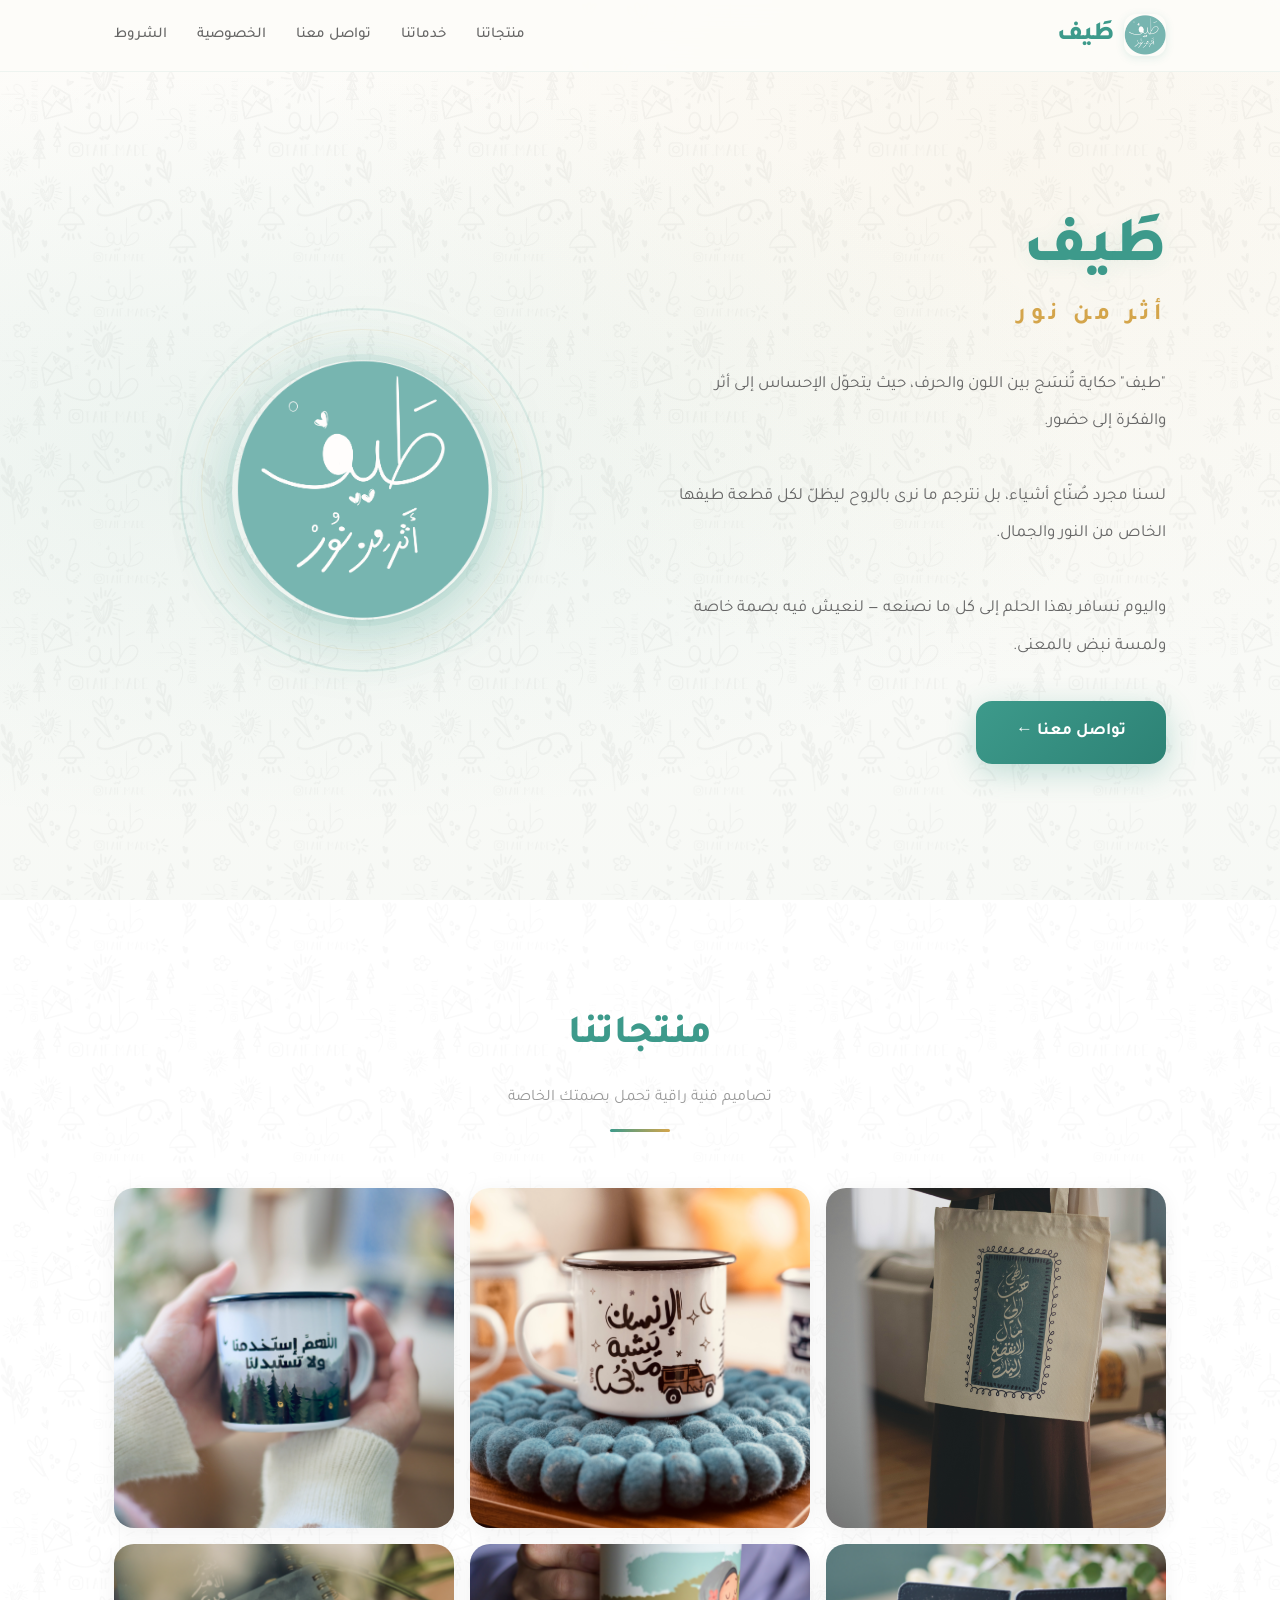
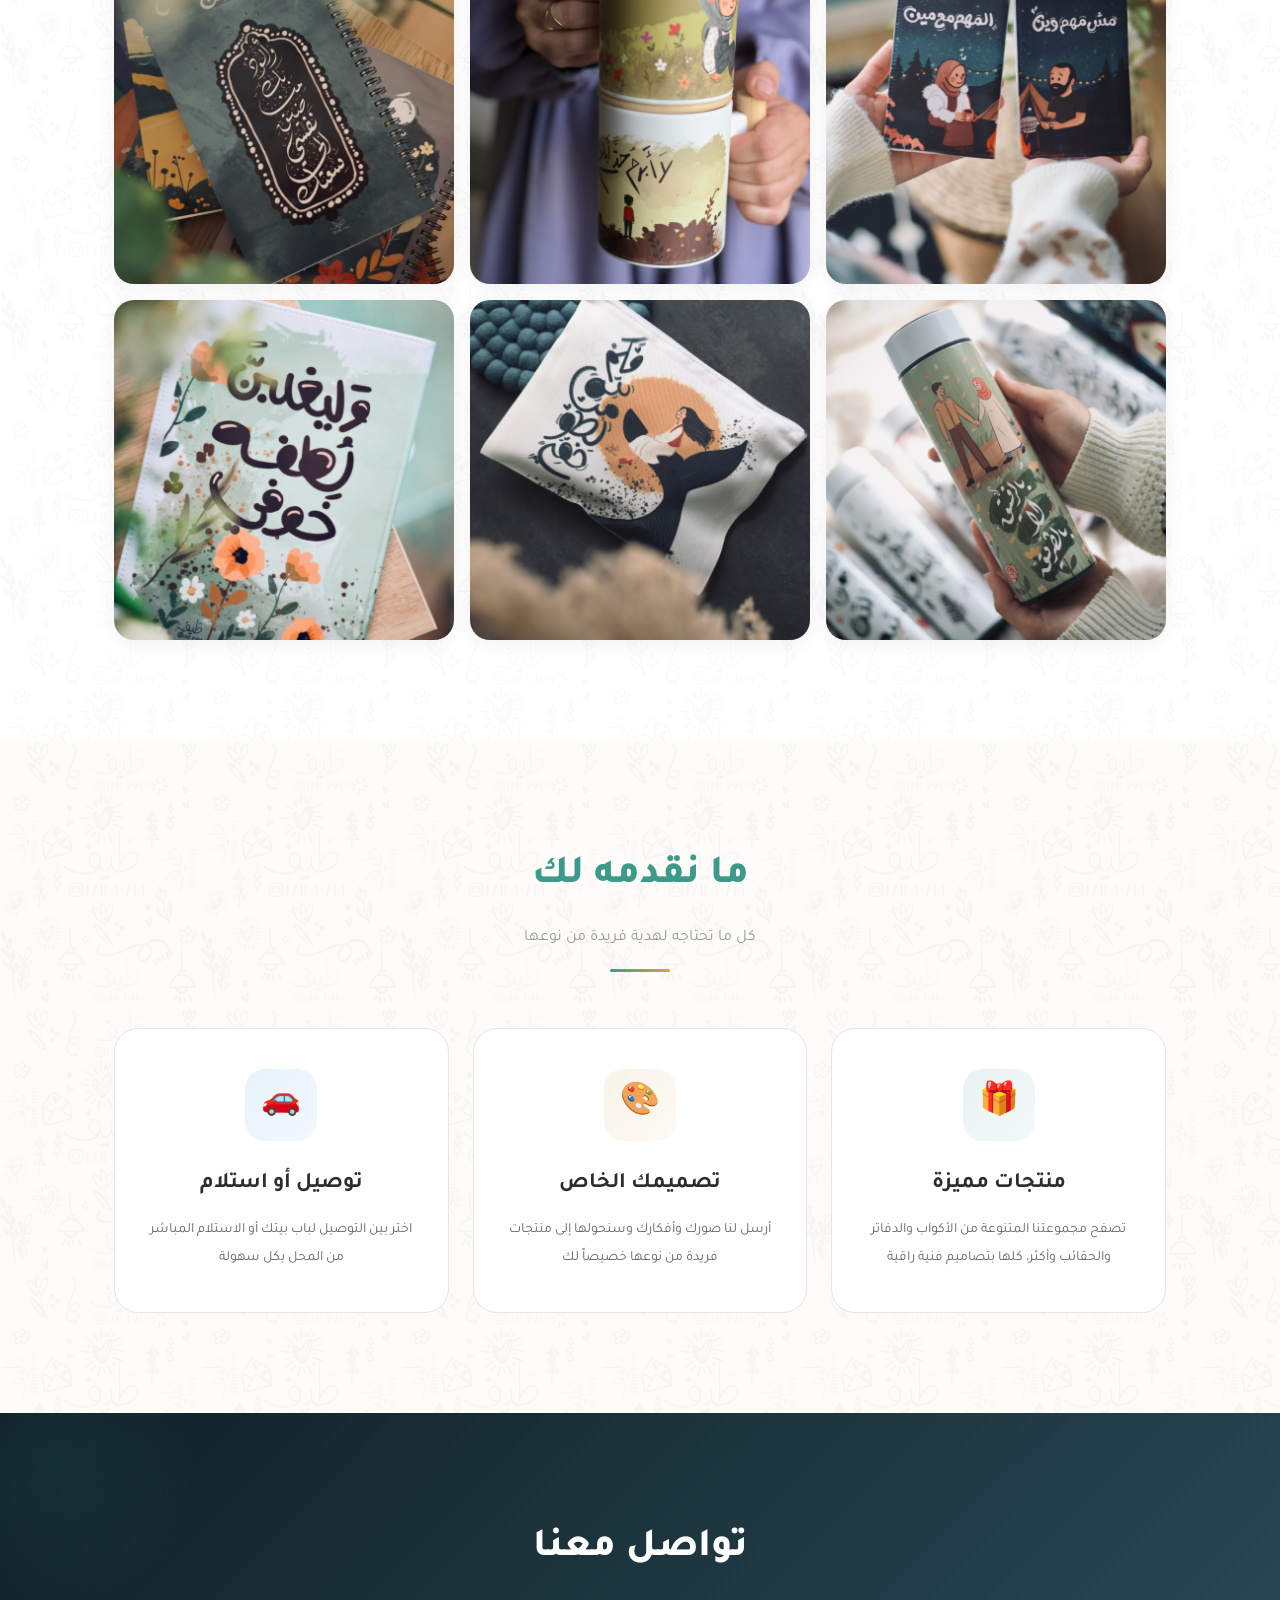
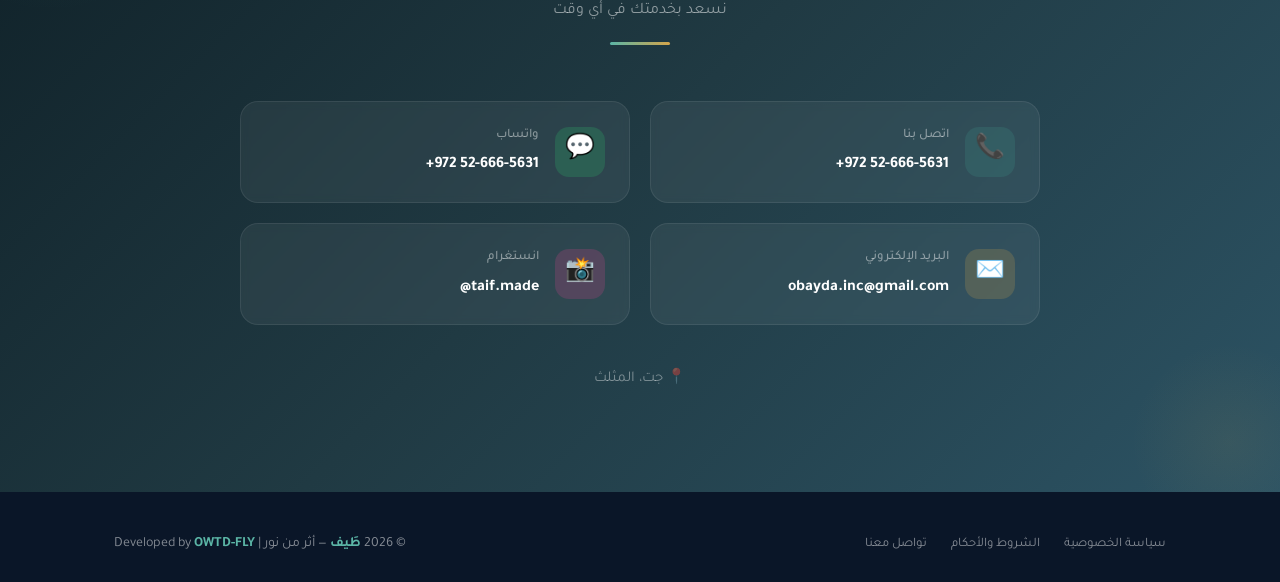
==== commit f3b2b9cf: "Fix Instagram link: taif.cards → taif.made Co-authored-by: Cursor <cursoragent@cursor.com>" ====
--- a/index.html
+++ b/index.html
@@ -130,11 +130,11 @@
             <p>obayda.inc@gmail.com</p>
           </div>
         </a>
-        <a href="https://www.instagram.com/taif.cards" target="_blank" class="contact-item">
+        <a href="https://www.instagram.com/taif.made" target="_blank" class="contact-item">
           <div class="contact-icon pink">📸</div>
           <div class="contact-info">
             <h4>انستغرام</h4>
-            <p>@taif.cards</p>
+            <p>@taif.made</p>
           </div>
         </a>
       </div>
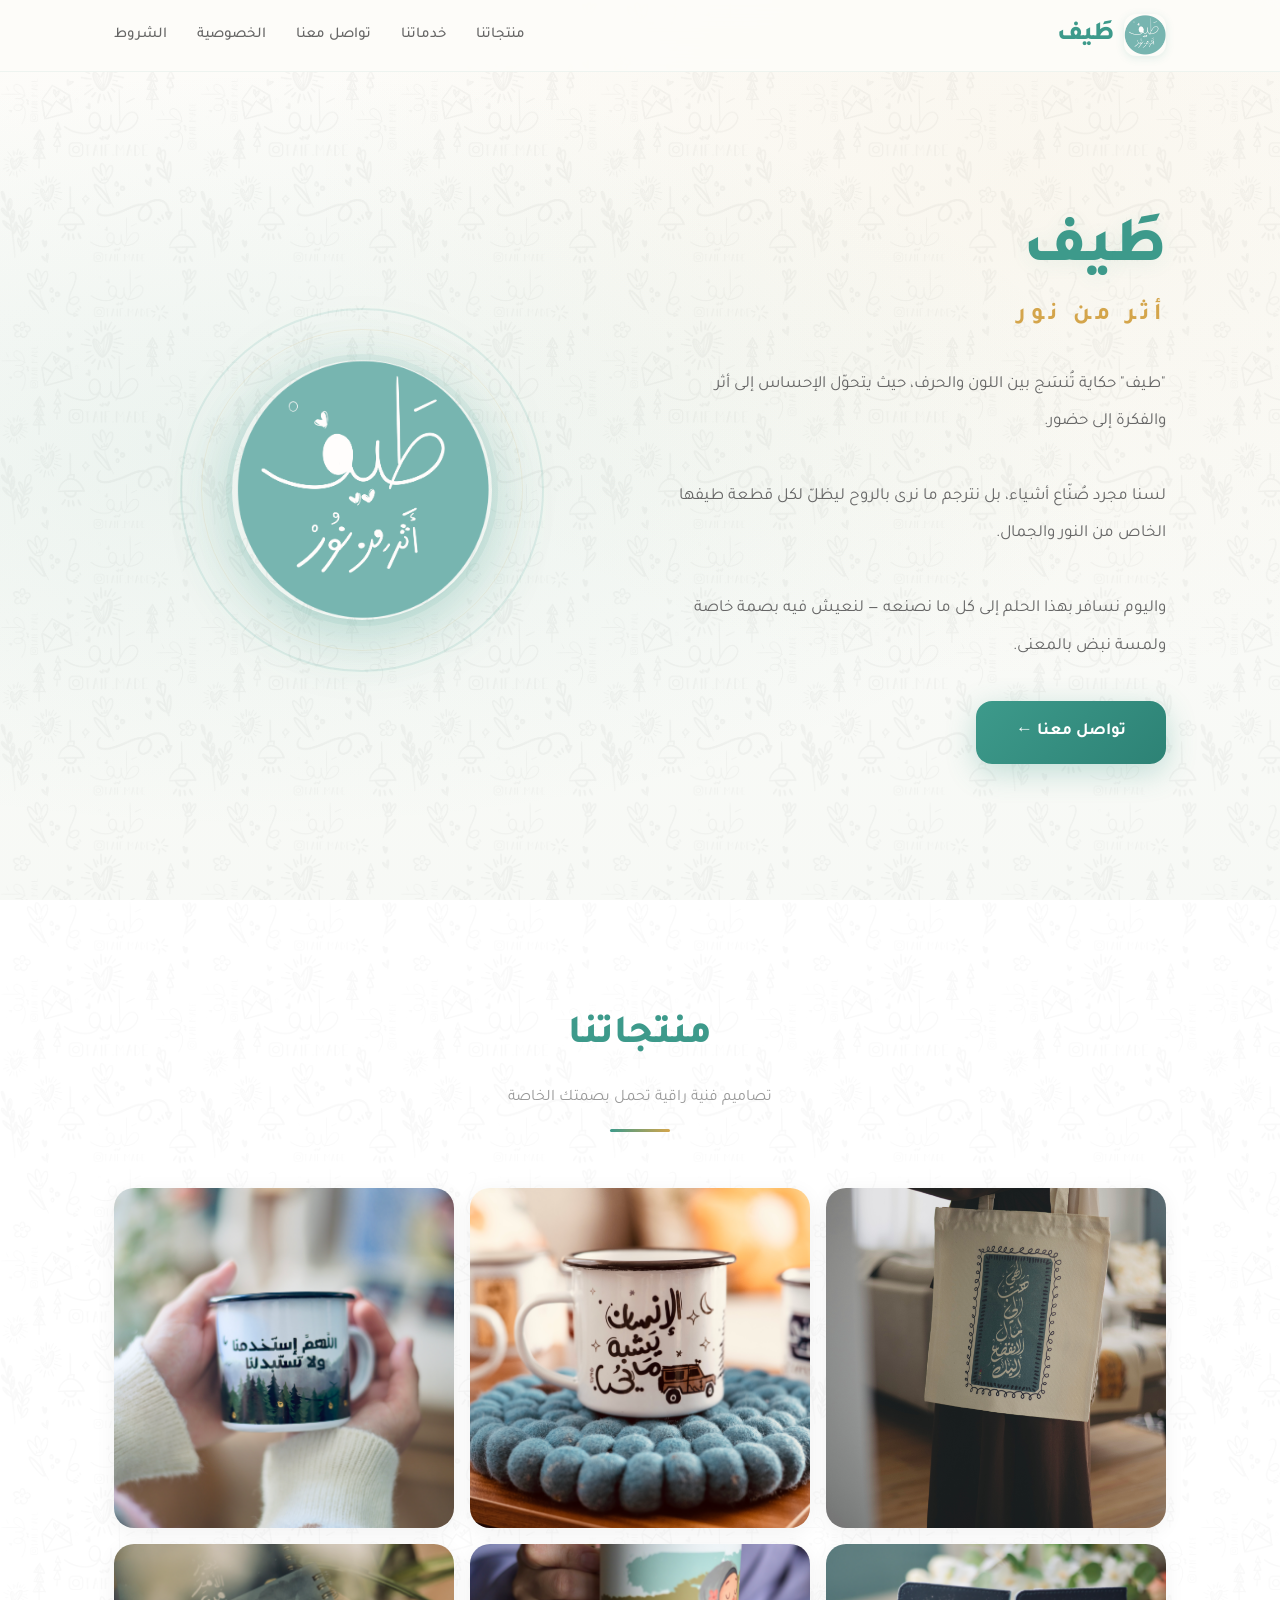
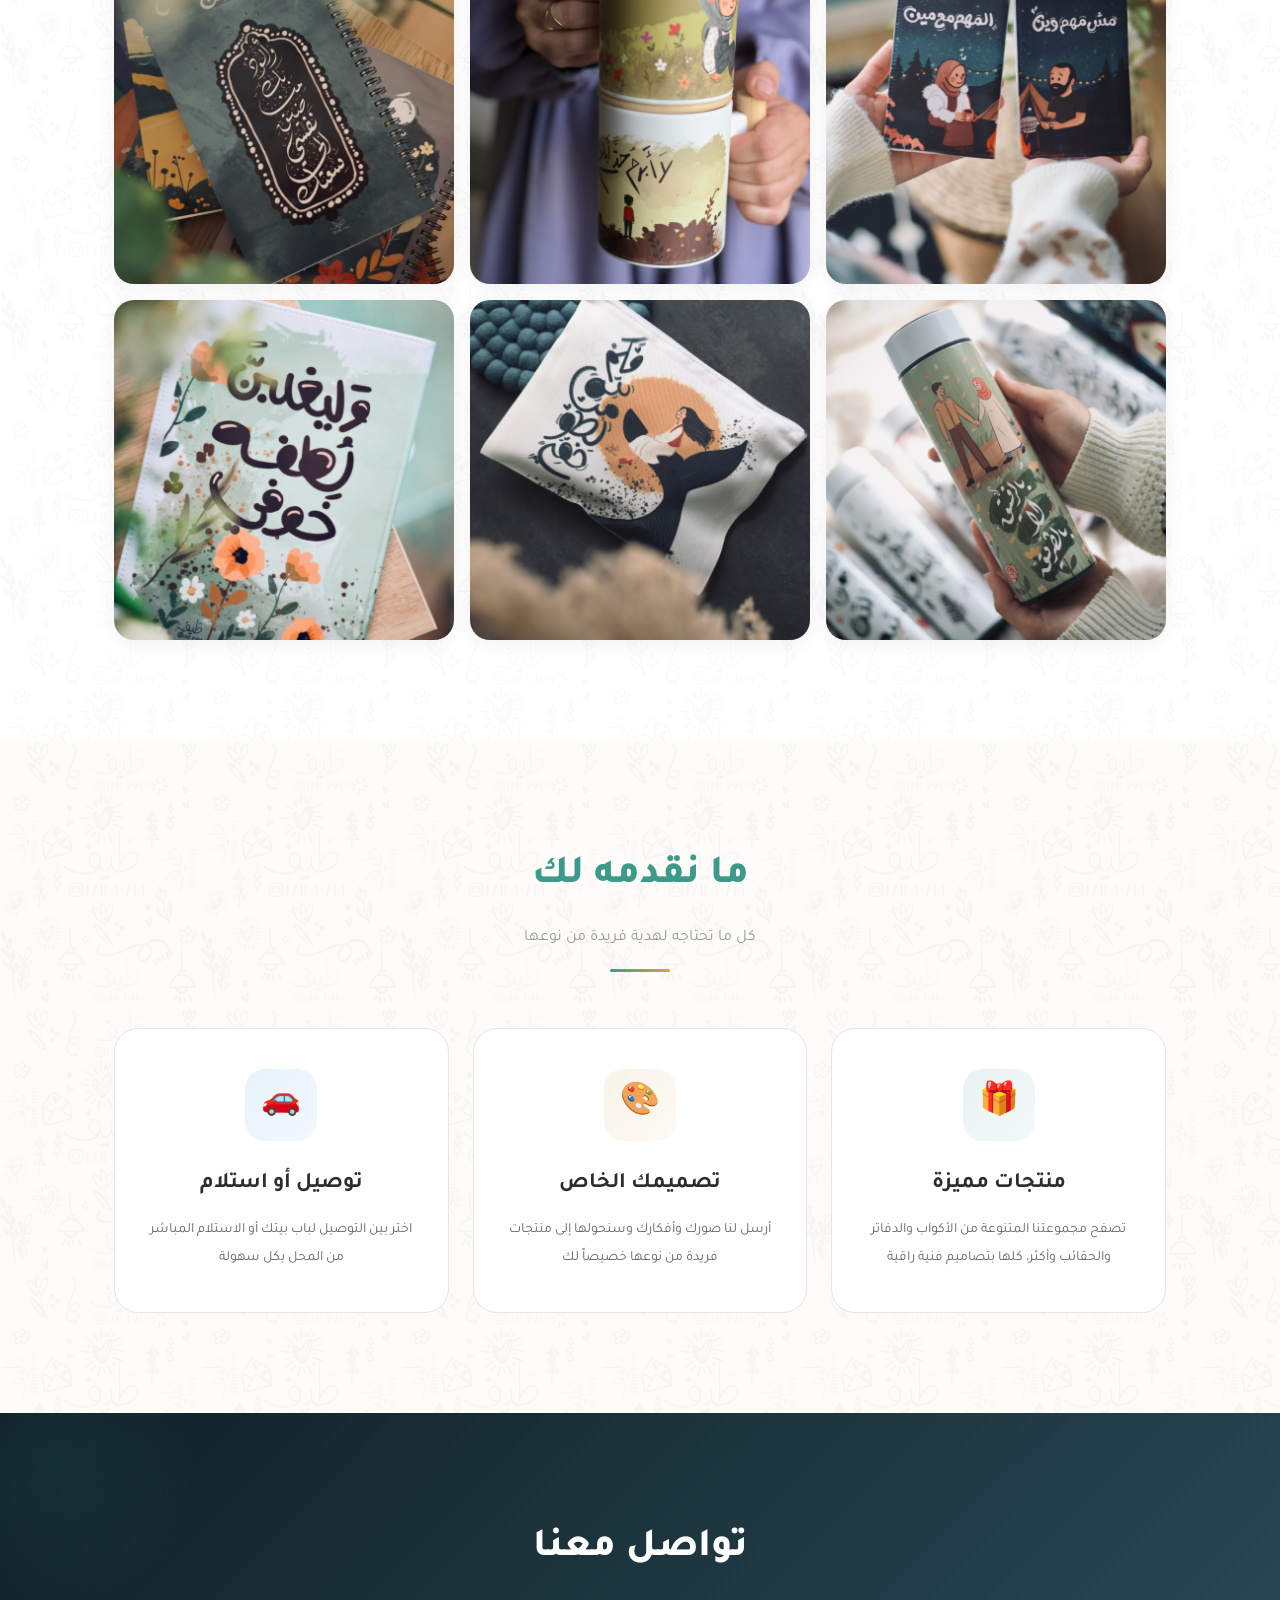
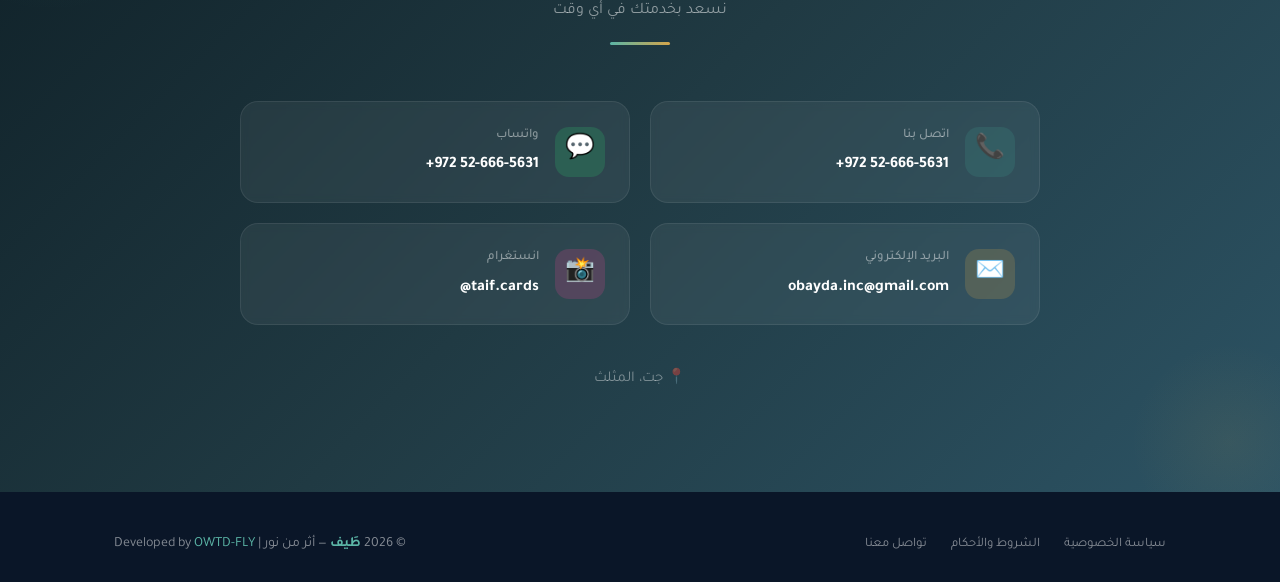
==== commit 3d7e440a: "Fix OWTD-FLY link on landing page footer (was missing href) Co-authored-by: Cursor <cursoragent@curs" ====
--- a/index.html
+++ b/index.html
@@ -130,11 +130,11 @@
             <p>obayda.inc@gmail.com</p>
           </div>
         </a>
-        <a href="https://www.instagram.com/taif.made" target="_blank" class="contact-item">
+        <a href="https://www.instagram.com/taif.cards" target="_blank" class="contact-item">
           <div class="contact-icon pink">📸</div>
           <div class="contact-info">
             <h4>انستغرام</h4>
-            <p>@taif.made</p>
+            <p>@taif.cards</p>
           </div>
         </a>
       </div>
@@ -151,7 +151,7 @@
         <a href="#contact">تواصل معنا</a>
       </div>
       <div class="footer-brand">
-        © 2026 <span>طَيف</span> — أثر من نور | Developed by <span>OWTD-FLY</span>
+        © 2026 <span>طَيف</span> — أثر من نور | Developed by <a href="https://osaidwtd.github.io/owtd-fly-site/" target="_blank" style="color: #5BB5A6; text-decoration: none;">OWTD-FLY</a>
       </div>
     </div>
   </footer>
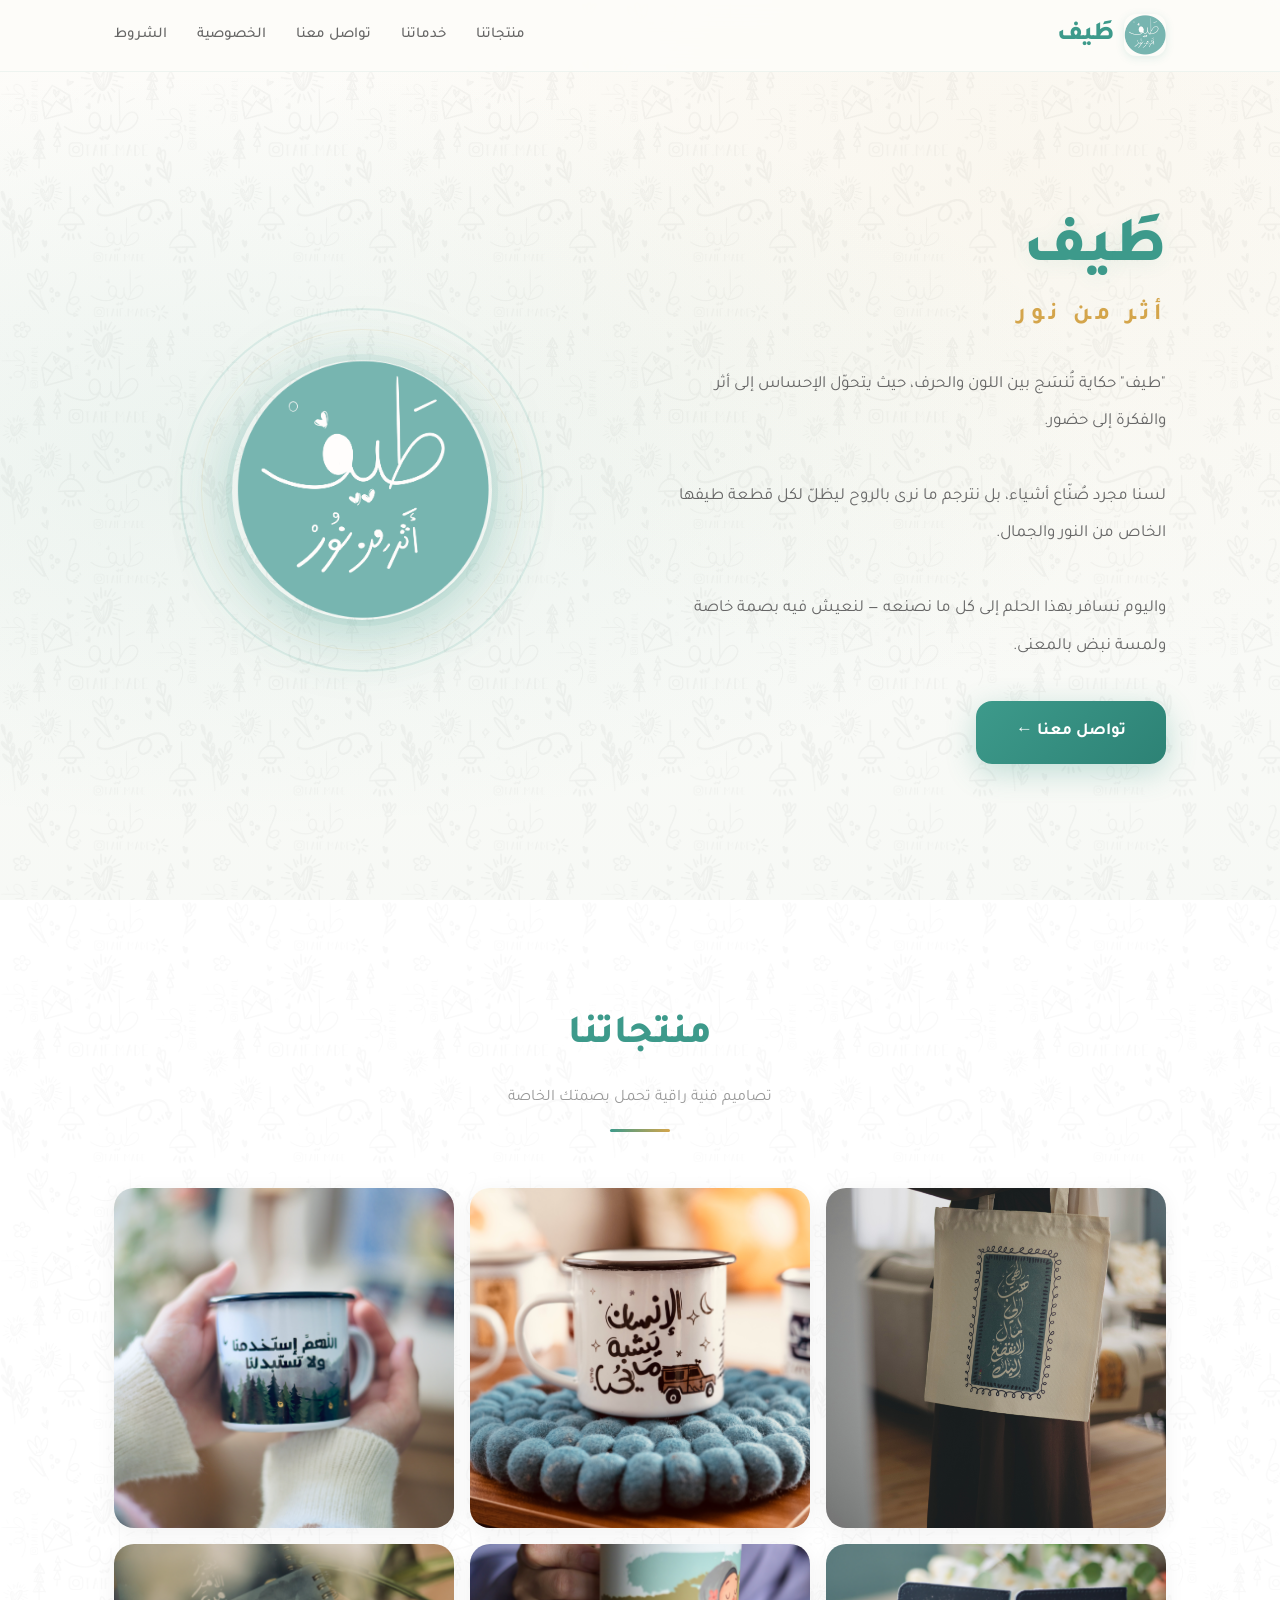
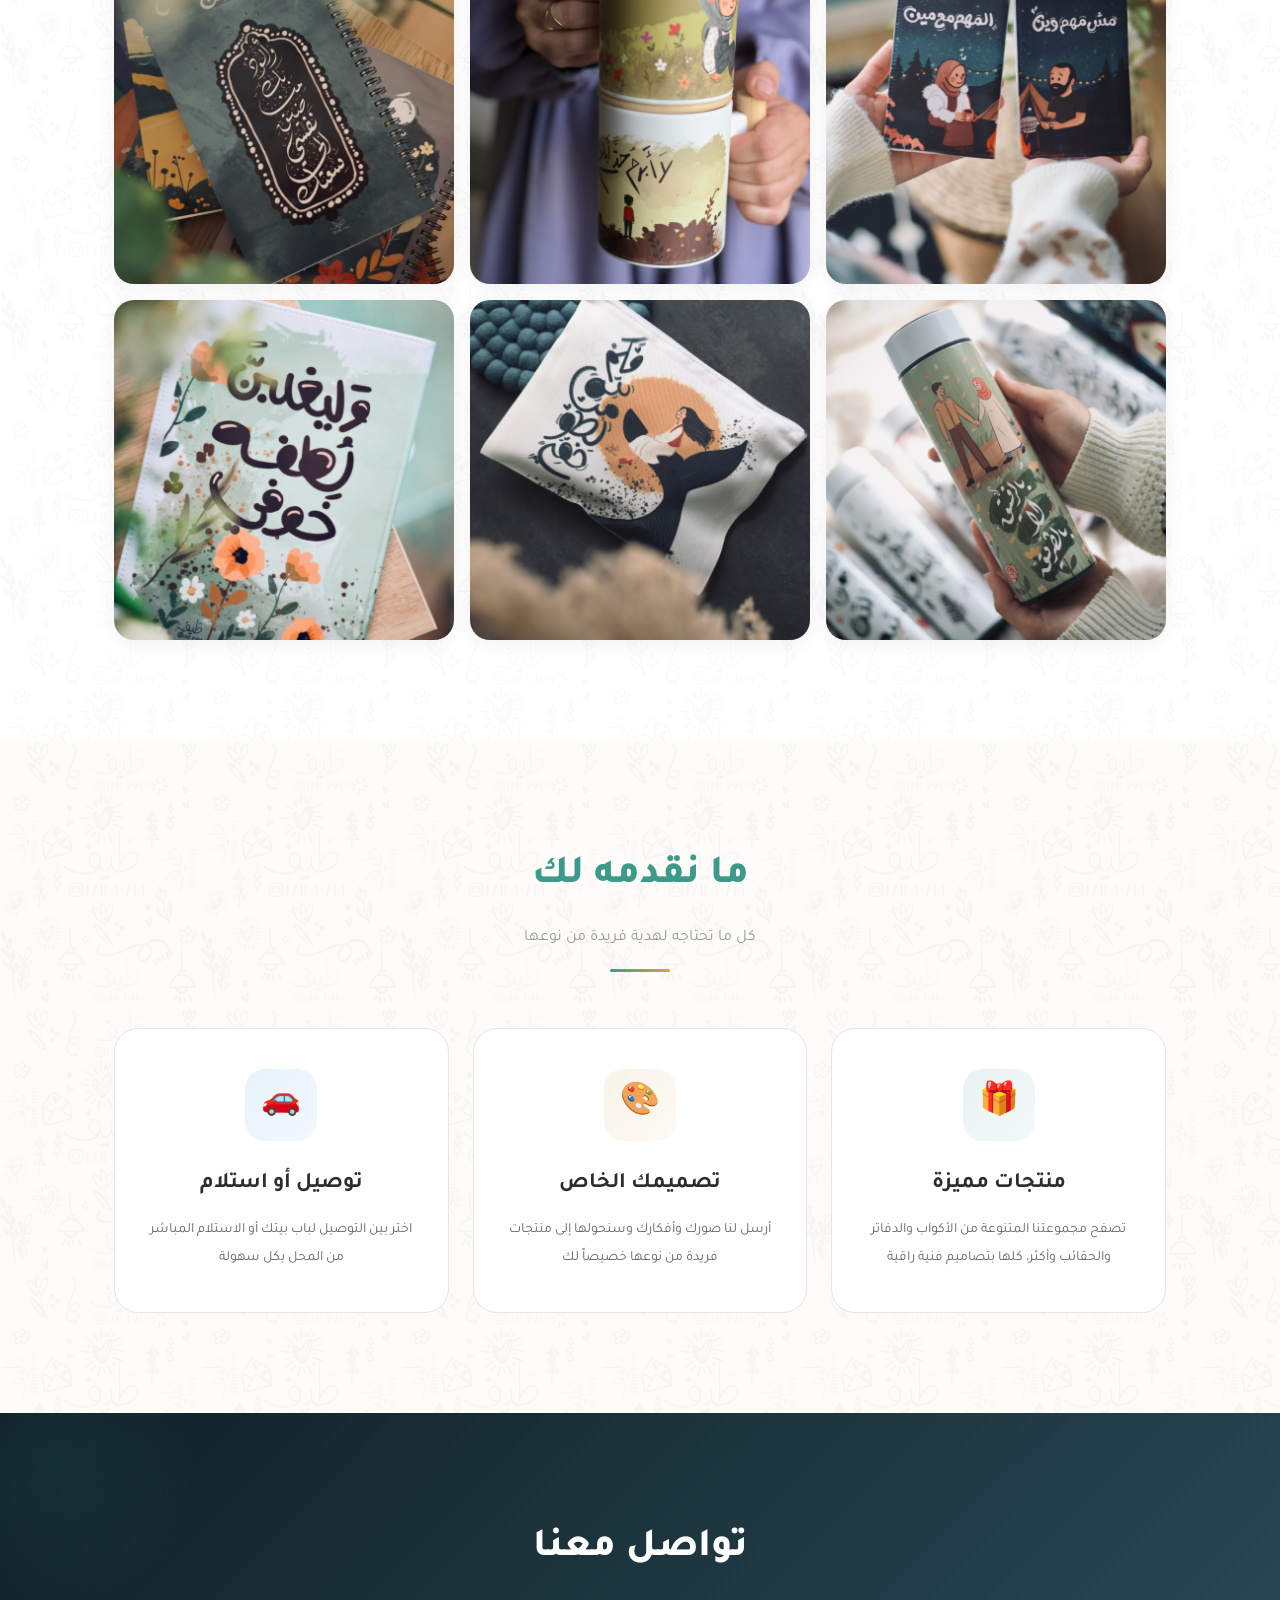
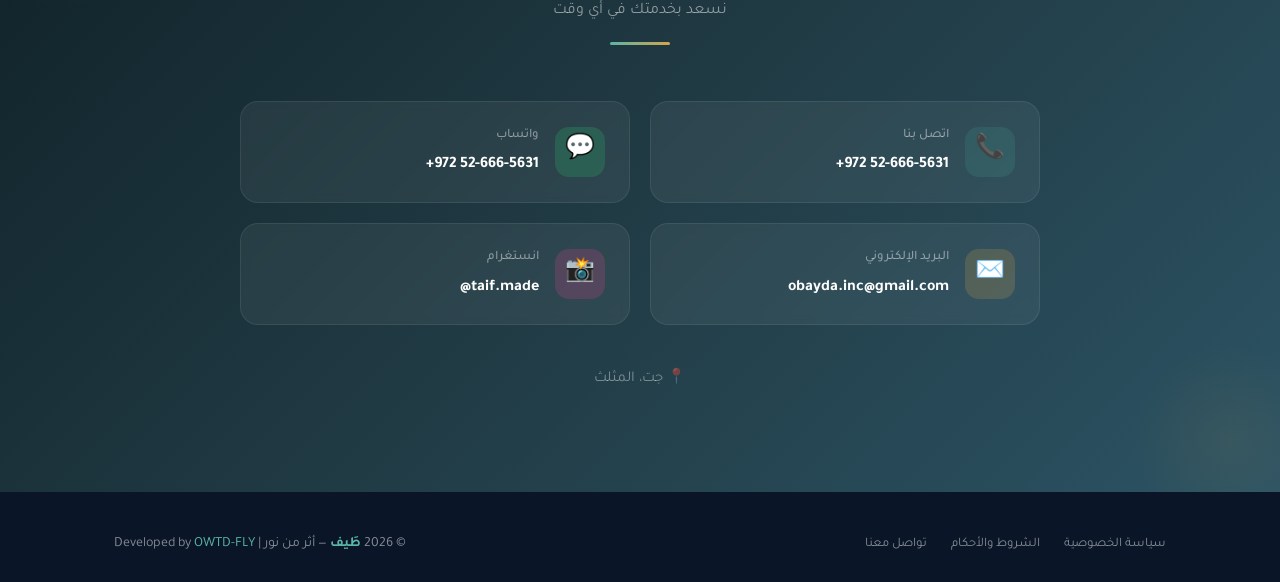
==== commit 0791664d: "Add mobile responsive hamburger menu and fix Instagram link - Add hamburger menu button visible on m" ====
--- a/index.html
+++ b/index.html
@@ -17,6 +17,12 @@
         <img src="assets/logo-main.png" alt="طَيف">
         <span>طَيف</span>
       </a>
+      <!-- Hamburger button (mobile only) -->
+      <button class="nav-toggle" aria-label="فتح القائمة" aria-expanded="false">
+        <span class="nav-toggle-line"></span>
+        <span class="nav-toggle-line"></span>
+        <span class="nav-toggle-line"></span>
+      </button>
       <ul class="nav-links">
         <li><a href="#gallery">منتجاتنا</a></li>
         <li><a href="#features">خدماتنا</a></li>
@@ -130,11 +136,11 @@
             <p>obayda.inc@gmail.com</p>
           </div>
         </a>
-        <a href="https://www.instagram.com/taif.cards" target="_blank" class="contact-item">
+        <a href="https://www.instagram.com/taif.made" target="_blank" class="contact-item">
           <div class="contact-icon pink">📸</div>
           <div class="contact-info">
             <h4>انستغرام</h4>
-            <p>@taif.cards</p>
+            <p>@taif.made</p>
           </div>
         </a>
       </div>
@@ -156,5 +162,41 @@
     </div>
   </footer>
 
+  <!-- Mobile menu toggle -->
+  <script>
+    (function() {
+      const toggle = document.querySelector('.nav-toggle');
+      const navLinks = document.querySelector('.nav-links');
+      
+      if (toggle && navLinks) {
+        toggle.addEventListener('click', function() {
+          toggle.classList.toggle('active');
+          navLinks.classList.toggle('active');
+          toggle.setAttribute('aria-expanded', 
+            toggle.classList.contains('active') ? 'true' : 'false'
+          );
+        });
+
+        // Close menu when a link is clicked
+        navLinks.querySelectorAll('a').forEach(function(link) {
+          link.addEventListener('click', function() {
+            toggle.classList.remove('active');
+            navLinks.classList.remove('active');
+            toggle.setAttribute('aria-expanded', 'false');
+          });
+        });
+
+        // Close menu when clicking outside
+        document.addEventListener('click', function(e) {
+          if (!toggle.contains(e.target) && !navLinks.contains(e.target)) {
+            toggle.classList.remove('active');
+            navLinks.classList.remove('active');
+            toggle.setAttribute('aria-expanded', 'false');
+          }
+        });
+      }
+    })();
+  </script>
+
 </body>
 </html>
--- a/css/style.css
+++ b/css/style.css
@@ -737,37 +737,208 @@
 }
 
 /* ═══════════════════════════════════════════
-   RESPONSIVE
-   ═══════════════════════════════════════════ */
-
-@media (max-width: 768px) {
+   HAMBURGER MENU BUTTON
+   ═══════════════════════════════════════════ */
+
+.nav-toggle {
+  display: none;
+  flex-direction: column;
+  justify-content: center;
+  align-items: center;
+  gap: 5px;
+  width: 44px;
+  height: 44px;
+  background: rgba(61, 154, 139, 0.08);
+  border: 1px solid rgba(61, 154, 139, 0.15);
+  border-radius: 12px;
+  cursor: pointer;
+  padding: 0;
+  z-index: 200;
+  transition: all 0.3s ease;
+}
+
+.nav-toggle:hover {
+  background: rgba(61, 154, 139, 0.15);
+}
+
+.nav-toggle-line {
+  display: block;
+  width: 20px;
+  height: 2px;
+  background: var(--primary);
+  border-radius: 2px;
+  transition: all 0.3s ease;
+}
+
+/* Animate to X when open */
+.nav-toggle.active .nav-toggle-line:nth-child(1) {
+  transform: translateY(7px) rotate(45deg);
+}
+
+.nav-toggle.active .nav-toggle-line:nth-child(2) {
+  opacity: 0;
+}
+
+.nav-toggle.active .nav-toggle-line:nth-child(3) {
+  transform: translateY(-7px) rotate(-45deg);
+}
+
+/* ═══════════════════════════════════════════
+   RESPONSIVE — TABLET (max-width: 900px)
+   ═══════════════════════════════════════════ */
+
+@media (max-width: 900px) {
   .hero .container {
     grid-template-columns: 1fr;
     text-align: center;
     gap: 40px;
   }
 
-  .hero-title { font-size: 48px; }
-  .hero-slogan { font-size: 20px; letter-spacing: 3px; }
+  .hero-title { font-size: 52px; }
+  .hero-slogan { font-size: 22px; letter-spacing: 3px; }
   .hero-story { margin: 0 auto 32px; }
-  .hero-logo { width: 200px; height: 200px; }
+  .hero-logo { width: 220px; height: 220px; }
   .hero-visual { order: -1; }
-  .hero-visual::before { width: 260px; height: 260px; }
-  .hero-visual::after { width: 230px; height: 230px; }
-
+  .hero-visual::before { width: 280px; height: 280px; }
+  .hero-visual::after { width: 250px; height: 250px; }
+
+  .features-grid { grid-template-columns: 1fr 1fr; }
+  .gallery-grid { grid-template-columns: repeat(3, 1fr); }
+}
+
+/* ═══════════════════════════════════════════
+   RESPONSIVE — MOBILE (max-width: 768px)
+   ═══════════════════════════════════════════ */
+
+@media (max-width: 768px) {
+  /* Show hamburger button */
+  .nav-toggle {
+    display: flex;
+  }
+
+  /* Mobile nav menu — slides down */
+  .nav-links {
+    display: none;
+    position: absolute;
+    top: 100%;
+    left: 0;
+    right: 0;
+    flex-direction: column;
+    background: rgba(253, 252, 249, 0.98);
+    backdrop-filter: blur(20px);
+    -webkit-backdrop-filter: blur(20px);
+    padding: 20px 24px;
+    gap: 0;
+    border-bottom: 1px solid rgba(61, 154, 139, 0.1);
+    box-shadow: 0 12px 30px rgba(0, 0, 0, 0.08);
+  }
+
+  .nav-links.active {
+    display: flex;
+  }
+
+  .nav-links li {
+    border-bottom: 1px solid rgba(61, 154, 139, 0.06);
+  }
+
+  .nav-links li:last-child {
+    border-bottom: none;
+  }
+
+  .nav-links a {
+    display: block;
+    padding: 14px 8px;
+    font-size: 16px;
+    font-weight: 600;
+    color: var(--text-primary);
+  }
+
+  .nav-links a:hover {
+    color: var(--primary);
+    background: rgba(61, 154, 139, 0.04);
+    border-radius: 10px;
+  }
+
+  .nav-links a::after {
+    display: none;
+  }
+
+  /* Hero */
+  .hero .container {
+    grid-template-columns: 1fr;
+    text-align: center;
+    gap: 32px;
+  }
+
+  .hero { padding-top: 70px; }
+  .hero-title { font-size: 44px; }
+  .hero-slogan { font-size: 18px; letter-spacing: 2px; }
+  .hero-story { 
+    margin: 0 auto 28px;
+    font-size: 15px;
+    line-height: 2;
+  }
+  .hero-logo { width: 180px; height: 180px; }
+  .hero-visual { order: -1; }
+  .hero-visual::before { width: 240px; height: 240px; }
+  .hero-visual::after { width: 210px; height: 210px; }
+  .hero-cta {
+    padding: 14px 32px;
+    font-size: 15px;
+  }
+
+  /* Grids */
   .features-grid { grid-template-columns: 1fr; }
   .contact-grid { grid-template-columns: 1fr; }
-  .gallery-grid { grid-template-columns: repeat(2, 1fr); }
-
-  .nav-links { display: none; }
-  
+  .gallery-grid { grid-template-columns: repeat(2, 1fr); gap: 10px; }
+
+  /* Sections */
+  .gallery { padding: 60px 0; }
+  .features { padding: 60px 0; }
+  .contact { padding: 60px 0; }
+  .section-header { margin-bottom: 36px; }
+  .section-title { font-size: 30px; }
+  .section-subtitle { font-size: 14px; }
+
+  /* Feature cards */
+  .feature-card { padding: 28px 20px; }
+  .feature-card h3 { font-size: 18px; }
+
+  /* Contact items */
+  .contact-item { padding: 16px 18px; }
+
+  /* Footer */
   .footer .container {
     flex-direction: column;
     gap: 16px;
     text-align: center;
   }
 
-  .legal-content { padding: 28px; }
+  .footer-links {
+    flex-wrap: wrap;
+    justify-content: center;
+    gap: 16px;
+  }
+
+  .footer-brand { font-size: 13px; }
+
+  /* Legal */
+  .legal-content { padding: 24px 18px; font-size: 14px; }
   .legal-tabs { flex-wrap: wrap; }
-  .section-title { font-size: 32px; }
-}
+  .legal-page h1 { font-size: 28px; }
+}
+
+/* ═══════════════════════════════════════════
+   RESPONSIVE — SMALL MOBILE (max-width: 400px)
+   ═══════════════════════════════════════════ */
+
+@media (max-width: 400px) {
+  .hero-title { font-size: 36px; }
+  .hero-slogan { font-size: 16px; }
+  .hero-logo { width: 150px; height: 150px; }
+  .hero-visual::before { width: 200px; height: 200px; }
+  .hero-visual::after { width: 180px; height: 180px; }
+  .gallery-grid { grid-template-columns: 1fr; }
+  .container { padding: 0 16px; }
+  .section-title { font-size: 26px; }
+}
